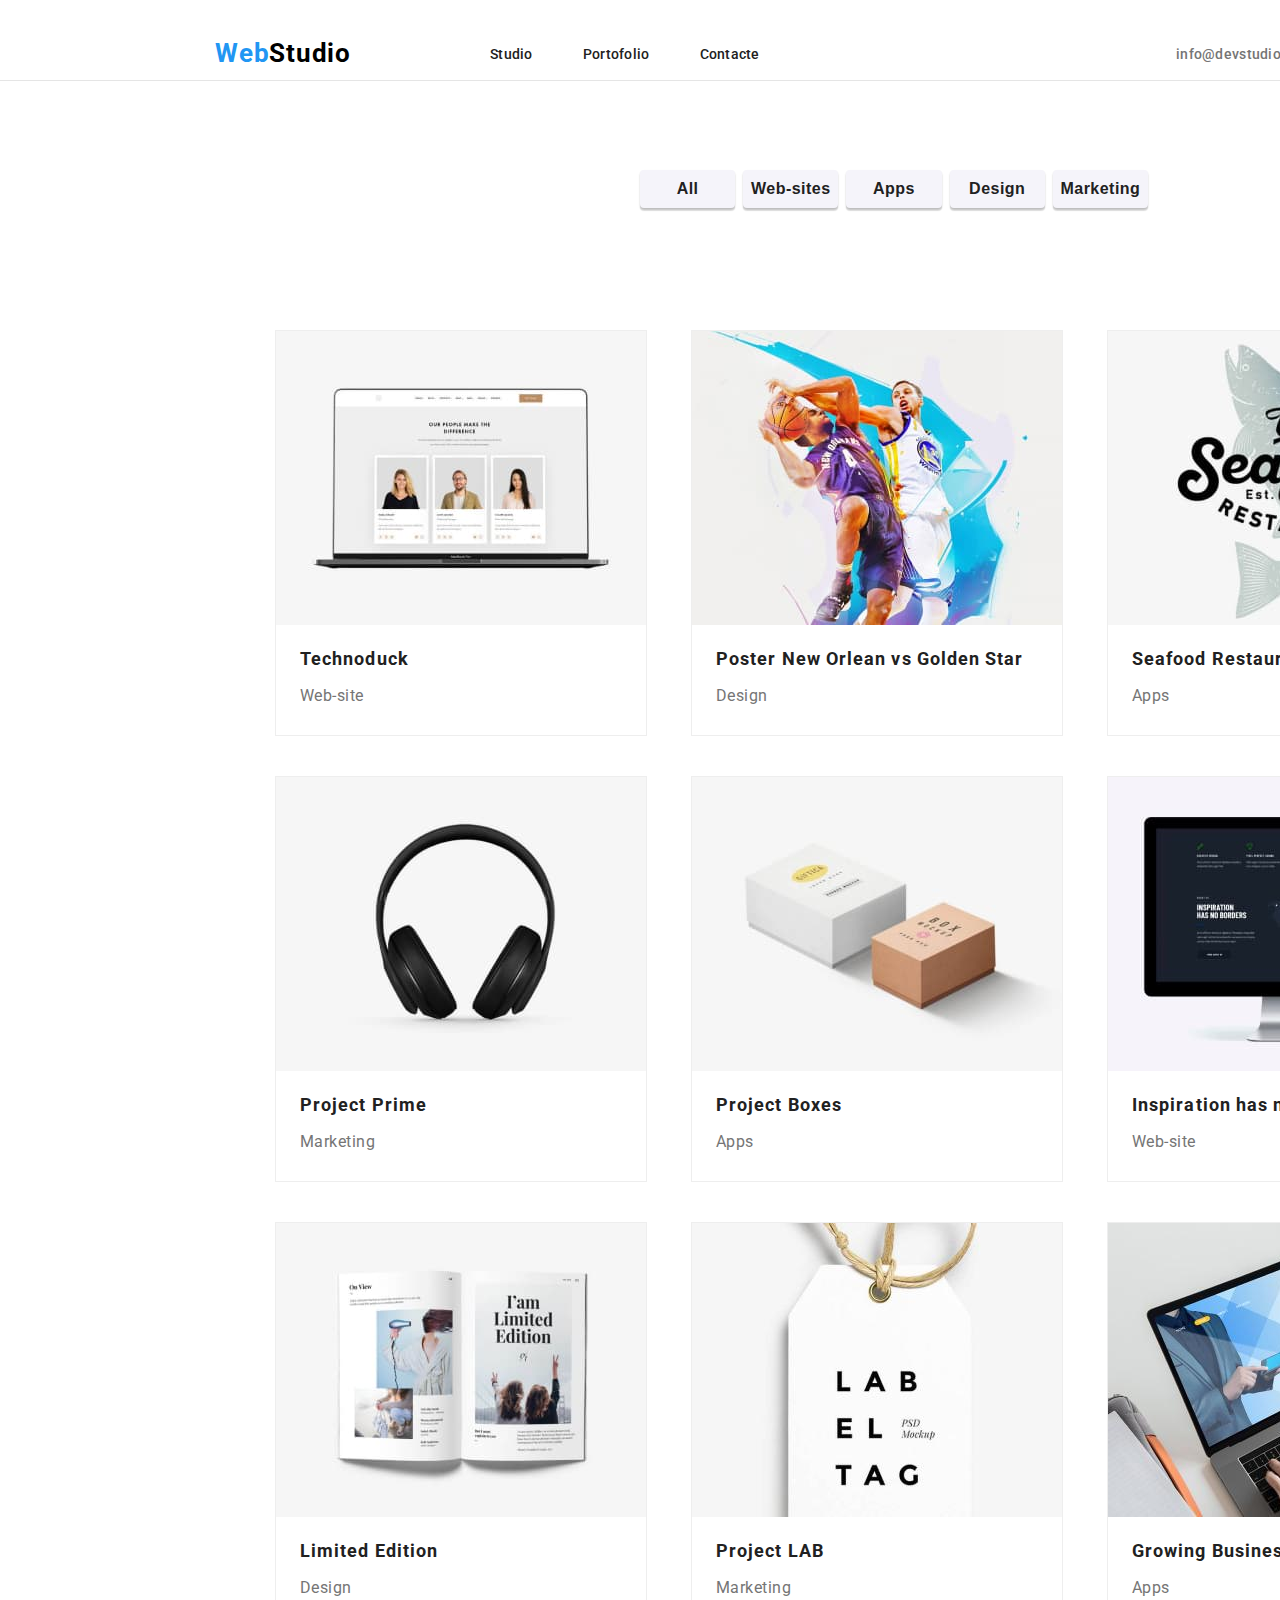
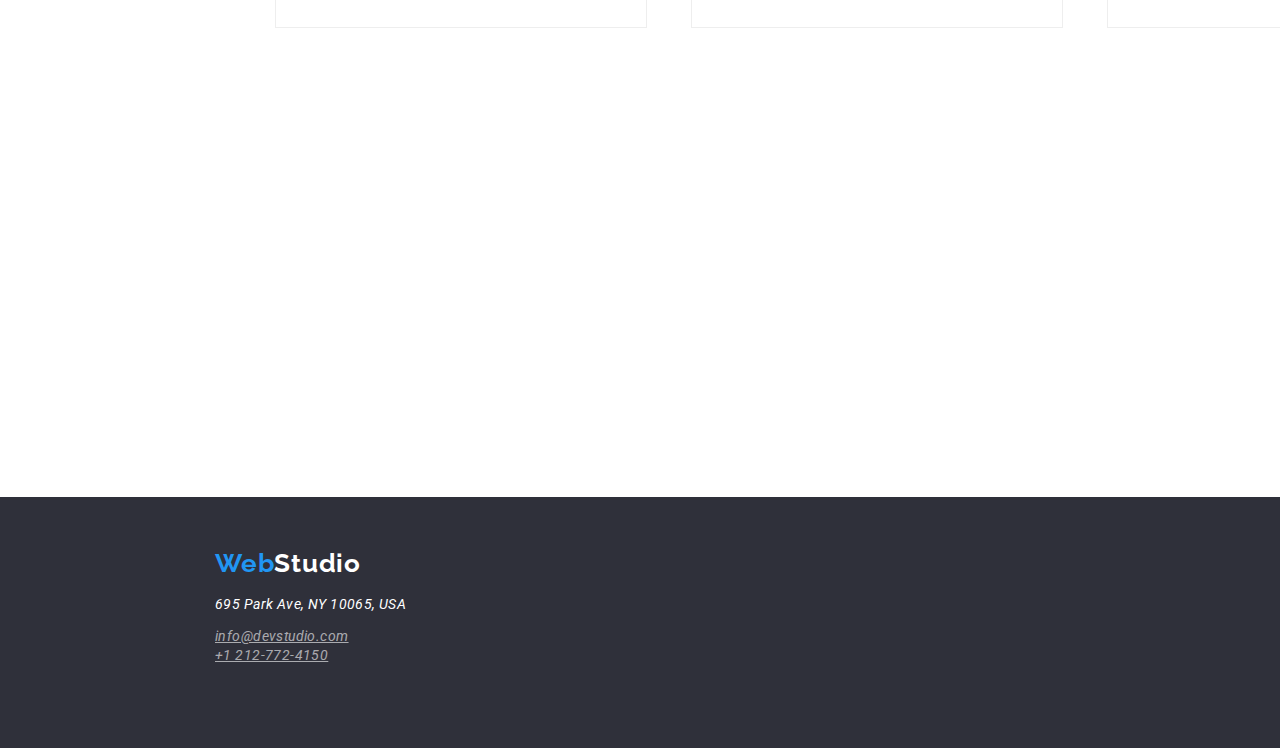
==== portofolio.html @ 6e395495 "clone HW-2" ====
<!DOCTYPE html>
<html lang="en">
  <head>
    <meta charset="UTF-8" />
    <meta http-equiv="X-UA-Compatible" content="IE=edge" />
    <meta name="viewport" content="width=device-width, initial-scale=1.0" />
    <title>Document</title>
    <link
      href="https://fonts.googleapis.com/css2?family=Corinthia&family=Raleway:wght@700&display=swap"
      rel="stylesheet"
    />
    <link
      href="https://fonts.googleapis.com/css2?family=Corinthia&family=Oleo+Script&display=swap"
      rel="stylesheet"
    />
    <link
      href="https://fonts.googleapis.com/css2?family=Corinthia&family=Roboto:wght@400;700;900&display=swap"
      rel="stylesheet"
    />

    <link rel="stylesheet" href="./style/style.css" />
  </head>
  <body>
    <!-- header section -->
    <header>
      <div class="top">
        <p class="logo">
          <a class="head-logo" href="index.html"
            >Web<span class="logo-web">Studio</span></a
          >
        </p>

        <!-- Navigation to other pages -->
        <nav class="navigation-bar">
          <ul>
            <li><a class="nv-items" href="index.html">Studio</a></li>
            <li><a class="nv-items" href="portofolio.html">Portofolio</a></li>
            <li><a class="nv-items" href="#contacte">Contacte</a></li>
          </ul>
        </nav>
        <!-- contact section -->

        <ul class="contacts">
          <li>
            <a class="contact-section-value" href="mailto:info@devstudio.com"
              >info@devstudio.com</a
            >
          </li>

          <li>
            <a class="contact-section-value" href="tel:+111111111111"
              >+38096 111 11 11</a
            >
          </li>
        </ul>
      </div>
    </header>

    <!-- main section -->
    <main>
      <section>
        <div class="filters">
          <button class="filter-name" type="button">All</button>
          <button class="filter-name" type="button">Web-sites</button>
          <button class="filter-name" type="button">Apps</button>
          <button class="filter-name" type="button">Design</button>
          <button class="filter-name" type="button">Marketing</button>
        </div>
      </section>

      <section>
        <ul class="container-img">
          <li class="container-img-file">
            <img
              class="image"
              src="./images/imgtech.jpg"
              alt="notebook jpg"
              style="width: 370px; height: 294px"
            />
            <h3 class="container-img-file-head">Technoduck</h3>
            <p class="container-img-file-paragraf">Web-site</p>
          </li>

          <li class="container-img-file">
            <img
              class="image"
              src="./images/imgposter.jpg"
              alt="bascketball payers jpg"
              style="width: 370px; height: 294px"
            />
            <h3 class="container-img-file-head">
              Poster New Orlean vs Golden Star
            </h3>
            <p class="container-img-file-paragraf">Design</p>
          </li>

          <li class="container-img-file">
            <img
              class="image"
              src="./images/imgseafood.jpg"
              alt="seafood restaurant poster jpg"
              style="width: 370px; height: 294px"
            />
            <h3 class="container-img-file-head">Seafood Restaurant</h3>
            <p class="container-img-file-paragraf">Apps</p>
          </li>

          <li class="container-img-file">
            <img
              class="image"
              src="./images/imgprime.jpg"
              alt="headphone jpg"
              style="width: 370px; height: 294px"
            />
            <h3 class="container-img-file-head">Project Prime</h3>
            <p class="container-img-file-paragraf">Marketing</p>
          </li>

          <li class="container-img-file">
            <img
              class="image"
              src="./images/imgboxex.jpg"
              alt="two boxes jpg"
              style="width: 370px; height: 294px"
            />
            <h3 class="container-img-file-head">Project Boxes</h3>
            <p class="container-img-file-paragraf">Apps</p>
          </li>

          <li class="container-img-file">
            <img
              class="image"
              src="./images/imginspiration.jpg"
              alt="one big monitor jpg"
              style="width: 370px; height: 294px"
            />
            <h3 class="container-img-file-head">Inspiration has no Borders</h3>
            <p class="container-img-file-paragraf">Web-site</p>
          </li>

          <li class="container-img-file">
            <img
              class="image"
              src="./images/imglimited.jpg"
              alt="open book jpg"
              style="width: 370px; height: 294px"
            />

            <h3 class="container-img-file-head">Limited Edition</h3>
            <p class="container-img-file-paragraf">Design</p>
          </li>

          <li class="container-img-file">
            <img
              class="image"
              src="./images/imglab.jpg"
              alt="label jpg"
              style="width: 370px; height: 294px"
            />
            <h3 class="container-img-file-head">Project LAB</h3>
            <p class="container-img-file-paragraf">Marketing</p>
          </li>

          <li class="container-img-file">
            <img
              class="image"
              src="./images/imggrowing.jpg"
              alt="working man jpg"
              style="width: 370px; height: 294px"
            />
            <h3 class="container-img-file-head">Growing Business</h3>
            <p class="container-img-file-paragraf">Apps</p>
          </li>
        </ul>
      </section>
    </main>
    <!-- footer section -->
    <footer class="subsol">
      <p class="footer-logo">Web<span class="footer-logo-web">Studio</span></p>

      <address>
        <ul class="footer-contacts">
          <li>
            <p class="nv-items-footer footerAddres">
              695 Park Ave, NY 10065, USA
            </p>
          </li>
          <li>
            <a class="nv-items-footer" href="info@devstudio.com">
              info@devstudio.com</a
            >
          </li>
          <li>
            <a class="nv-items-footer" href="tel:+111111111111"
              >+1 212-772-4150
            </a>
          </li>
        </ul>
      </address>
    </footer>
  </body>
</html>
---- style/style.css ----
html,
body {
  margin: 0;
  padding: 0;
  top: 0;
  position: relative;
  width: 1600px;
  height: 2348px;
  font-family: "Roboto", sans-serif;
  font-style: normal;
  font-weight: 400;
  background: #ffffff;
  box-sizing: border-box;
}

.top {
  position: absolute;
  width: 1600px;
  height: 80px;
  top: 0px;
  background-color: #ffffff;
  border-bottom: 1px solid #e5e5e5;
}

.logo {
  position: absolute;
  width: 145px;
  line-height: 31px;
  left: 215px;
  top: 12px;
  bottom: 25px;
  font-weight: 700;
  font-size: 26px;
  line-height: 31px;
  letter-spacing: 0.03em;
  color: rgba(0, 0, 0, 1);
}

.logo a {
  color: rgba(33, 150, 243, 1);
  text-decoration: none;
}

.logo-web {
  color: rgba(0, 0, 0, 1);
}

ul {
  list-style-type: none;
}

.navigation-bar {
  position: relative;
  width: 58px;
  height: 16px;
  left: 400px;
  top: 32px;
  bottom: 32px;
  right: 385px;
  font-weight: 500;
  font-size: 14px;
  line-height: 16px;
  letter-spacing: 0.02em;
}

.navigation-bar ul {
  display: flex;
}

.navigation-bar li a {
  color: #212121;
  text-decoration: none;
}

.nv-items {
  margin-left: 50px;
}
.nv-items:hover,
.nv-items:focus,
.nv-items:active {
  color: rgba(33, 150, 243, 1);
}

.contacts {
  position: absolute;
  height: 16px;
  width: 500px;
  left: 1096px;
  top: 32px;
  bottom: 32px;
  right: 227px;
  font-weight: 500;
  font-size: 14px;
  line-height: 16px;
  letter-spacing: 0.02em;
}

ul.contacts {
  display: flex;
}

.contacts li {
  display: inline-block;
  list-style-type: none;
}

.contacts li a {
  color: #757575;
  text-decoration: none;
  padding: 40px;
}

.contact-section-value:hover,
.contact-section-value:focus,
.contact-section-value:active {
  color: rgba(33, 150, 243, 1);
}

/* main section */

.big-section {
  position: absolute;
  width: 1600px;
  height: 600px;
  left: 0px;
  top: 80px;
  background: #2f303a;
}

.big-section h1 {
  position: relative;
  height: 120px;
  left: 50%;
  transform: translate(-50%, -50%);
  top: 200px;
  bottom: 280px;
  font-weight: 900;
  font-size: 44px;
  line-height: 60px;
  text-align: center;
  letter-spacing: 0.06em;
  text-transform: uppercase;
  color: #ffffff;
}

.button {
  position: absolute;
  height: 50px;
  top: 434px;
  left: 50%;
  transform: translate(-50%, -50%);
  background: #2196f3;
  box-shadow: 0px 4px 4px rgba(0, 0, 0, 0.15);
  border-radius: 4px;
  font-weight: 700;
  font-size: 16px;
  line-height: 30px;
  padding: 10px 19px;
  display: flex;
  align-items: center;
  text-align: center;
  letter-spacing: 0.06em;

  color: #ffffff;
}

.button:hover,
.button:focus,
.button:active {
  border: 5px solid rgba(33, 150, 243, 1);
  background: #f5f4fa;
  color: #2196f3;
}

/* section skills */

.skill-section {
  position: absolute;
  width: 1170px;
  height: 101px;
  left: 215px;
  top: 774px;
}

ul.detail-skills {
  display: flex;
}

.skills {
  width: 270px;
  height: 16px;
  left: 815px;
  top: 774px;
  font-weight: 700;
  font-size: 14px;
  line-height: 16px;
  letter-spacing: 0.03em;
  text-transform: uppercase;
  color: #212121;
}

.skills-description {
  width: 270px;
  height: 75px;
  left: 215px;
  top: 800px;
  font-size: 14px;
  line-height: 24px;
  letter-spacing: 0.03em;
  color: #757575;
}

/* section What we to do */

.work-section {
  position: absolute;
  width: 1170px;
  height: 386px;
  left: 215px;
  top: 969px;
}

.workExemple {
  position: absolute;
  width: 200px;
  height: 42px;
  left: 515px;
  font-weight: 700;
  font-size: 36px;
  line-height: 42px;
  text-align: center;
  letter-spacing: 0.03em;
  color: #212121;
}

.container {
  position: relative;
  width: 1170px;
  height: 386px;
  top: 50px;
  display: flex;
}

.container li {
  display: inline;
}

.box {
  margin-top: 50px;
}

.box1 {
  padding-right: 30px;
}
.box2 {
  padding-right: 30px;
}
.box2 {
  padding-right: 30px;
}

.box:hover {
  opacity: 0.7;
}

/* team section */

.team-section {
  position: absolute;
  width: 1600px;
  height: 648px;
  top: 1449px;
  background: #f5f4fa;
}

.our-team {
  width: 1600px;
  height: 42px;
  left: 718px;
  top: 1543px;
  font-weight: 700;
  font-size: 36px;
  line-height: 42px;
  text-align: center;
  letter-spacing: 0.03em;
  color: #212121;
}

#totalTeam {
  position: relative;
  height: 368px;
  width: 260px;
  display: flex;
}

.teamCris:first-child {
  margin-left: 215px;
}

.team {
  display: inline-block;
  height: 368px;
  width: 260px;
  background-color: #ffffff;
  margin: 15px;
}

.photo {
  width: 260px;
  height: 260px;
  margin: 0;
}

.photo-container {
  height: 108px;
  width: 270px;
  background-color: #ffffff;
}

.photo-container-name {
  font-size: 16px;
  line-height: 19px;
  text-align: center;
  letter-spacing: 0.03em;
  color: #212121;
}

.photo-container-post {
  font-size: 16px;
  line-height: 19px;
  text-align: center;
  letter-spacing: 0.03em;
  color: #757575;
}

.subsol {
  position: absolute;
  width: 1600px;
  height: 251px;
  left: 0px;
  top: 2097px;
  background: #2f303a;
}

.footer-logo {
  position: relative;
  width: 145px;
  height: 31px;
  left: 215px;
  top: 25px;
  margin-bottom: 14px;
  font-family: "Raleway", sans-serif;
  font-style: normal;
  font-weight: 700;
  font-size: 26px;
  line-height: 31px;
  letter-spacing: 0.03em;
  color: #2196f3;
}

.footer-logo-web {
  color: rgba(255, 255, 255, 1);
}

.footer-contacts {
  position: absolute;
  width: 231px;
  height: 72px;
  left: 175px;
  margin-top: 14px;
}

.nv-items-footer {
  font-size: 14px;
  line-height: 16px;
  bottom: 60px;
  letter-spacing: 0.03em;
  color: rgba(255, 255, 255, 0.6);
}

.nv-items-footer:hover,
.nv-items-footer:focus,
.nv-items-footer:active {
  color: rgba(33, 150, 243, 1);
}

.footerAddres {
  color: #ffffff;
  cursor: pointer;
}

.filters {
  position: absolute;
  display: flex;
  clear: both;
  width: 516px;
  height: 38px;
  left: 614px;
  top: 174px;
  padding: 6px 22px;
  top: 160px;
}

.filters button {
  background: #f5f4fa;
  border-radius: 4px;
  border: none;
  width: 121px;
  height: 38px;
  box-shadow: 0px 3px 1px rgba(0, 0, 0, 0.1), 0px 1px 2px rgba(0, 0, 0, 0.08),
    0px 2px 2px rgba(0, 0, 0, 0.12);
  cursor: pointer;
}

.filter-name {
  font-weight: 700;
  font-size: 16px;
  line-height: 34px;
  text-align: center;
  justify-content: center;
  letter-spacing: 0.03em;

  color: #212121;
  margin: 4px;
  box-sizing: border-box;
}

.filter-name:hover,
.filter-name:focus,
.filter-name:active {
  background-color: #2196f3;
  color: #ffffff;
}

.container-img {
  position: absolute;
  width: 1250px;
  height: 1360px;
  left: 215px;
  top: 330px;
  display: inline;
  margin: auto;
}

.container-img-file {
  width: 370px;
  height: 404px;
  left: 215px;
  top: 262px;
  background: #ffffff;
  border: 1px solid #eeeeee;
  text-align: center;
  display: inline-flex;
  margin: 0 20px 40px 20px;
}

.image {
  width: 370px;
  height: 294px;
  left: 215px;
  top: 262px;
}

.container-img-file-head {
  position: absolute;
  font-weight: 700;
  font-size: 18px;
  line-height: 36px;
  margin-top: 310px;
  padding-left: 24px;
  letter-spacing: 0.06em;

  color: #212121;
}

.container-img-file-paragraf {
  position: absolute;
  font-size: 16px;
  line-height: 30px;
  margin-top: 350px;
  letter-spacing: 0.03em;
  padding-left: 24px;
  color: #757575;
}

.script-container {
  margin: auto;
  padding: auto;
}
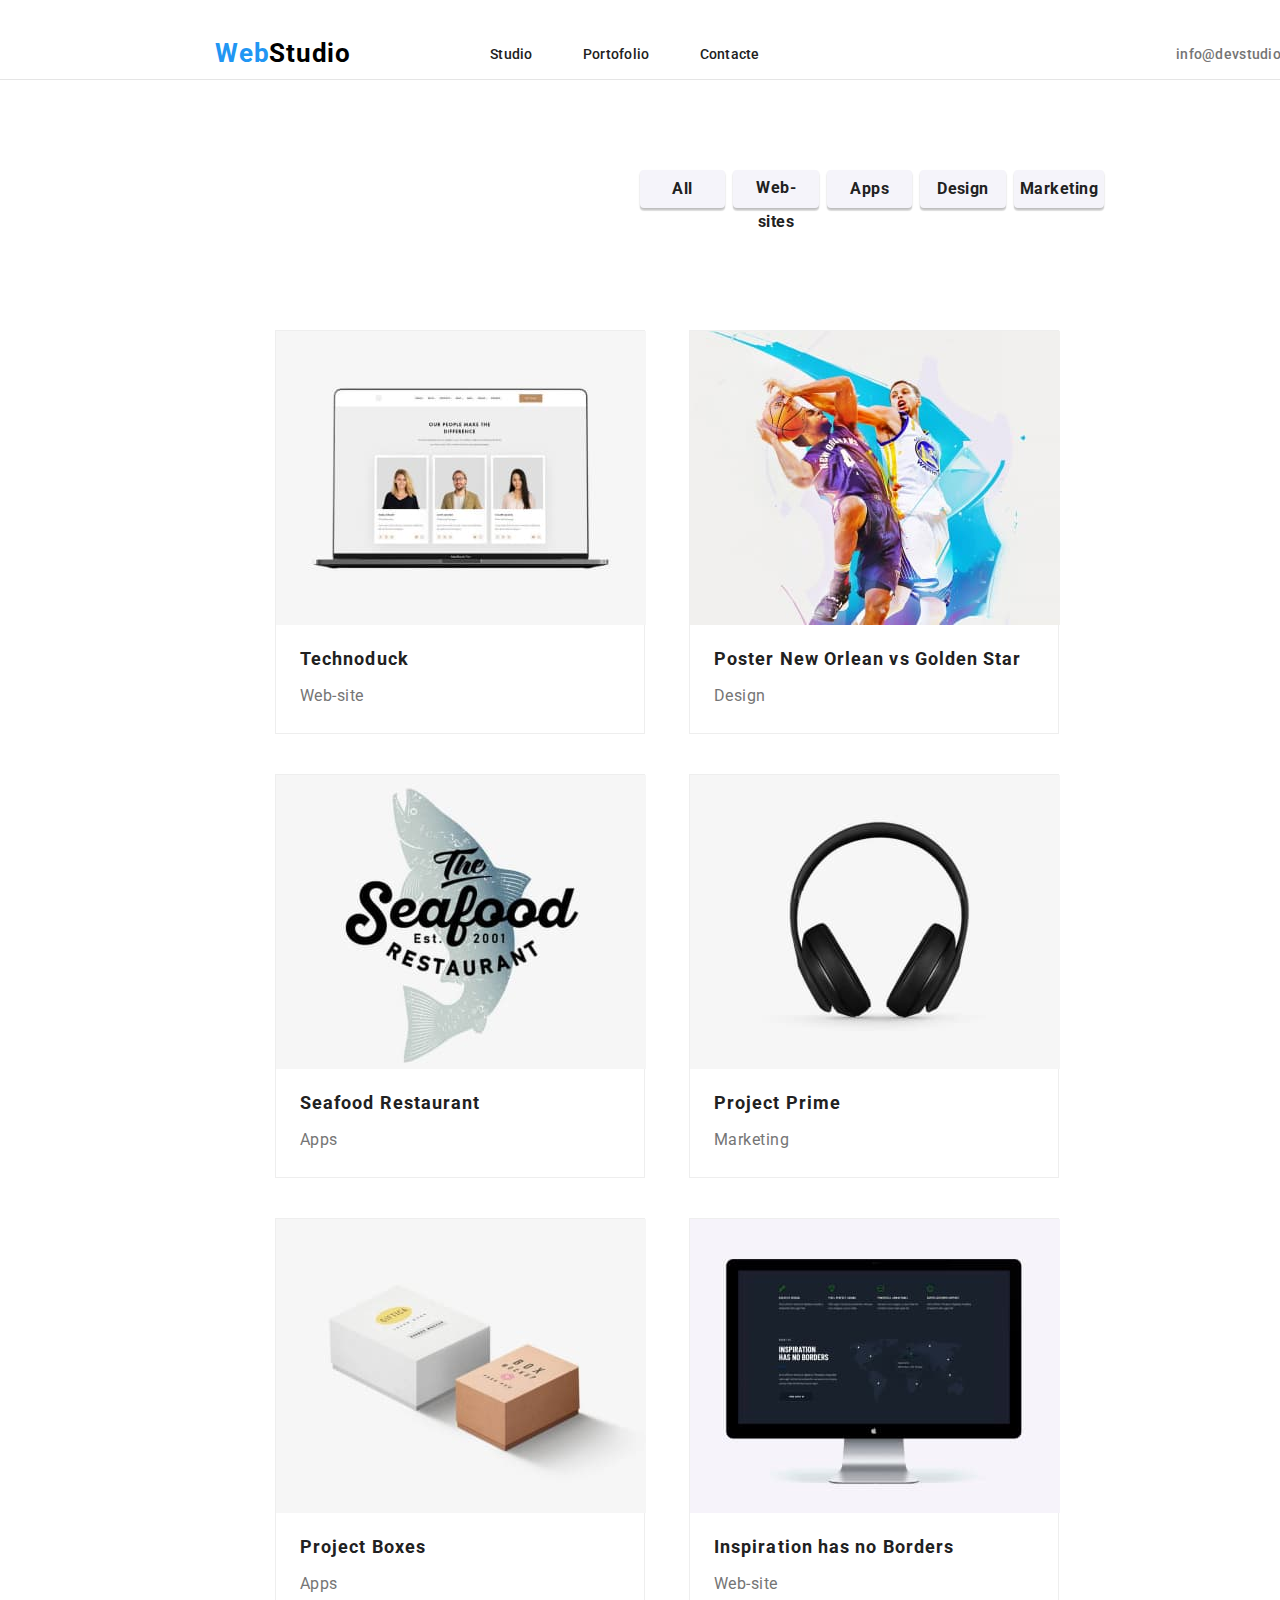
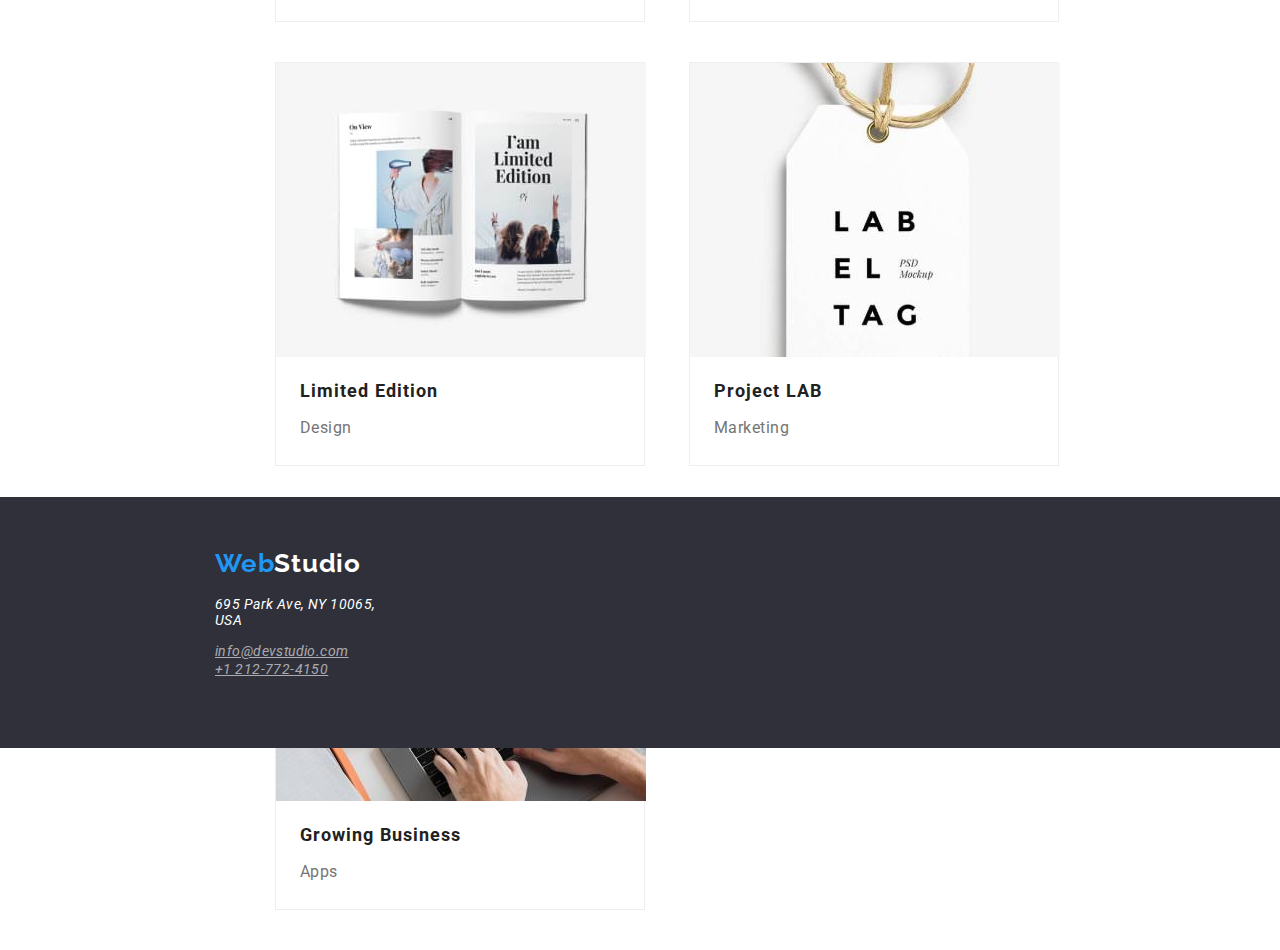
==== commit 6360b148: "am salvat modern-normalize" ====
--- a/portofolio.html
+++ b/portofolio.html
@@ -5,6 +5,10 @@
     <meta http-equiv="X-UA-Compatible" content="IE=edge" />
     <meta name="viewport" content="width=device-width, initial-scale=1.0" />
     <title>Document</title>
+    <link
+      rel="stylesheet"
+      href="https://cdnjs.cloudflare.com/ajax/libs/modern-normalize/1.0.0/modern-normalize.min.css"
+    />
     <link
       href="https://fonts.googleapis.com/css2?family=Corinthia&family=Raleway:wght@700&display=swap"
       rel="stylesheet"
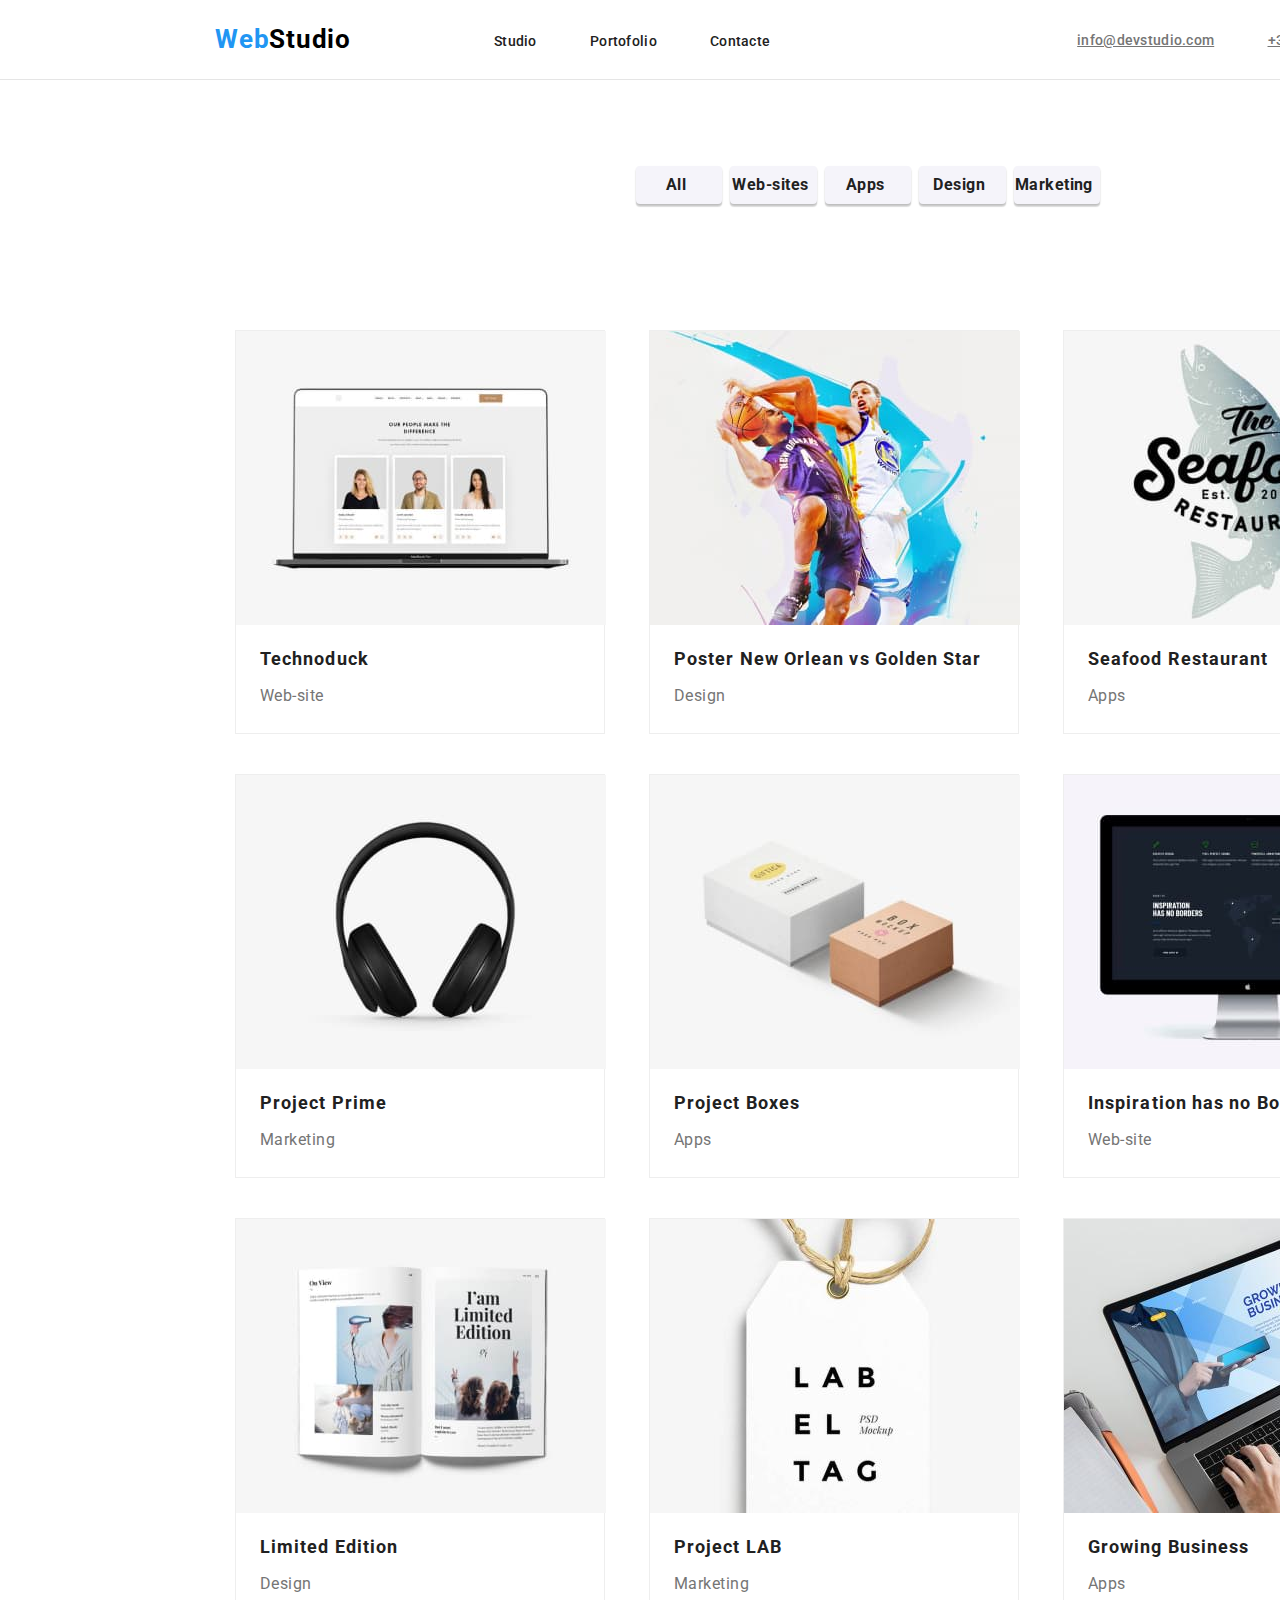
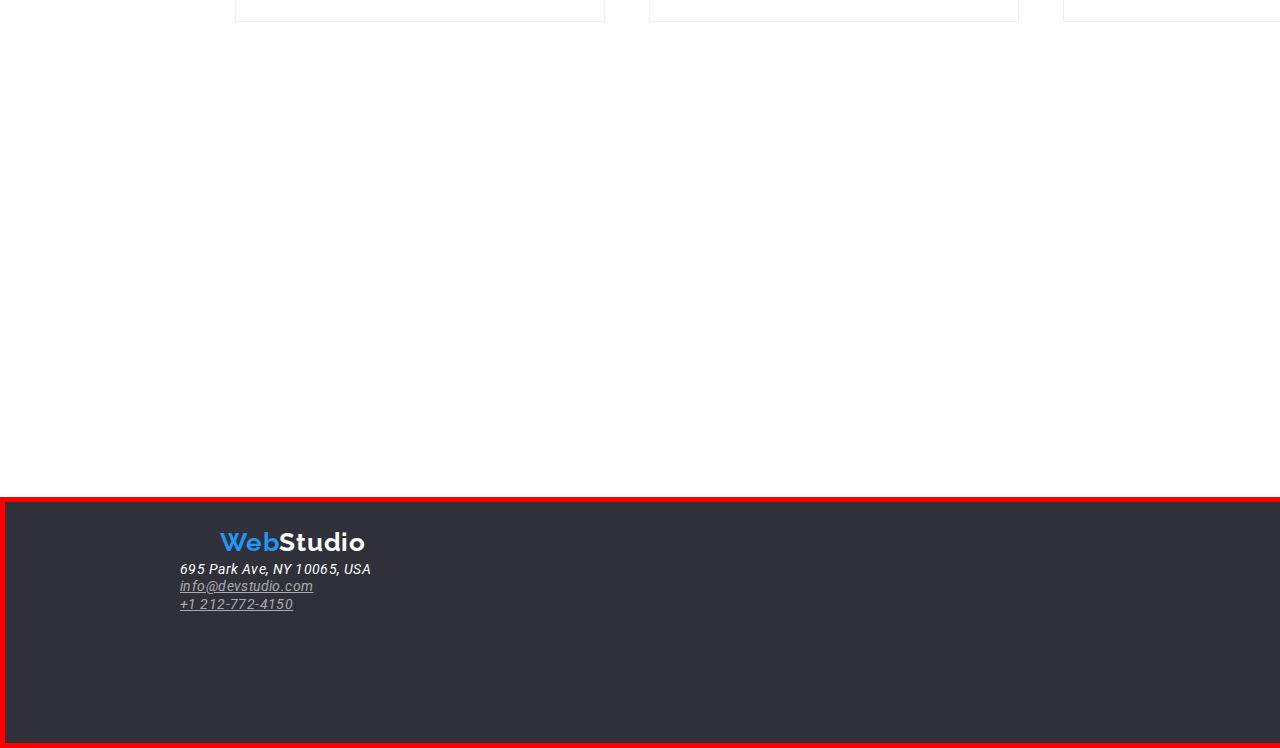
==== commit 4eb50994: "create branch HW-3" ====
--- a/portofolio.html
+++ b/portofolio.html
@@ -26,38 +26,39 @@
   </head>
   <body>
     <!-- header section -->
-    <header>
-      <div class="top">
-        <p class="logo">
-          <a class="head-logo" href="index.html"
-            >Web<span class="logo-web">Studio</span></a
+    <header class="page-header">
+      <a class="logo head-logo" href="index.html"
+        >Web<span class="logo-web">Studio</span></a
+      >
+      <!-- Navigation to other pages -->
+      <nav>
+        <ul class="navigation-bar main-nav-list">
+          <li class="main-nav-item">
+            <a class="main-nav-link" href="index.html">Studio</a>
+          </li>
+          <li class="main-nav-item">
+            <a class="main-nav-link" href="portofolio.html">Portofolio</a>
+          </li>
+          <li class="main-nav-item">
+            <a class="main-nav-link" href="#contacte">Contacte</a>
+          </li>
+        </ul>
+      </nav>
+      <!-- contact section -->
+
+      <ul class="contact-list">
+        <li class="contact-list-item">
+          <a class="contact-section-value" href="mailto:info@devstudio.com"
+            >info@devstudio.com</a
           >
-        </p>
-
-        <!-- Navigation to other pages -->
-        <nav class="navigation-bar">
-          <ul>
-            <li><a class="nv-items" href="index.html">Studio</a></li>
-            <li><a class="nv-items" href="portofolio.html">Portofolio</a></li>
-            <li><a class="nv-items" href="#contacte">Contacte</a></li>
-          </ul>
-        </nav>
-        <!-- contact section -->
-
-        <ul class="contacts">
-          <li>
-            <a class="contact-section-value" href="mailto:info@devstudio.com"
-              >info@devstudio.com</a
-            >
-          </li>
-
-          <li>
-            <a class="contact-section-value" href="tel:+111111111111"
-              >+38096 111 11 11</a
-            >
-          </li>
-        </ul>
-      </div>
+        </li>
+
+        <li class="contact-list-item">
+          <a class="contact-section-value" href="tel:+111111111111"
+            >+38096 111 11 11</a
+          >
+        </li>
+      </ul>
     </header>
 
     <!-- main section -->
--- a/style/style.css
+++ b/style/style.css
@@ -13,101 +13,85 @@
   box-sizing: border-box;
 }
 
-.top {
-  position: absolute;
+* {
+  margin-block-start: 0;
+  margin-block-end: 0;
+  margin-inline-start: 0px;
+  margin-inline-end: 0px;
+  padding-inline-start: 0;
+}
+
+ul {
+  list-style-type: none;
+}
+
+.page-header {
   width: 1600px;
   height: 80px;
-  top: 0px;
   background-color: #ffffff;
   border-bottom: 1px solid #e5e5e5;
+  display: flex;
 }
 
 .logo {
-  position: absolute;
-  width: 145px;
-  line-height: 31px;
-  left: 215px;
-  top: 12px;
-  bottom: 25px;
   font-weight: 700;
   font-size: 26px;
   line-height: 31px;
   letter-spacing: 0.03em;
-  color: rgba(0, 0, 0, 1);
-}
-
-.logo a {
+  text-decoration: none;
   color: rgba(33, 150, 243, 1);
-  text-decoration: none;
+  padding: 24px 93px 25px 215px;
 }
 
 .logo-web {
   color: rgba(0, 0, 0, 1);
 }
 
-ul {
-  list-style-type: none;
-}
-
 .navigation-bar {
-  position: relative;
-  width: 58px;
-  height: 16px;
-  left: 400px;
-  top: 32px;
-  bottom: 32px;
-  right: 385px;
+  font-weight: 500;
+  font-size: 14px;
+  line-height: 18px;
+  letter-spacing: 0.02em;
+  padding: 32px 0;
+}
+.main-nav-item {
+  display: inline-block;
+}
+
+.main-nav-link {
+  color: #212121;
+  text-decoration: none;
+  padding-left: 50px;
+  size: 14px;
+  line-height: 16px;
+  initial-letter-align: 2%;
+  font-weight: 500;
+}
+
+.main-nav-link:hover,
+.main-nav-link:focus,
+.main-nav-link:active {
+  color: rgba(33, 150, 243, 1);
+}
+
+.contact-list {
   font-weight: 500;
   font-size: 14px;
   line-height: 16px;
   letter-spacing: 0.02em;
-}
-
-.navigation-bar ul {
-  display: flex;
-}
-
-.navigation-bar li a {
-  color: #212121;
+  margin-left: auto;
+  padding-top: 32px;
+  padding-right: 215px;
+}
+
+.contact-list-item {
+  display: inline-block;
   text-decoration: none;
 }
 
-.nv-items {
-  margin-left: 50px;
-}
-.nv-items:hover,
-.nv-items:focus,
-.nv-items:active {
-  color: rgba(33, 150, 243, 1);
-}
-
-.contacts {
-  position: absolute;
-  height: 16px;
-  width: 500px;
-  left: 1096px;
-  top: 32px;
-  bottom: 32px;
-  right: 227px;
-  font-weight: 500;
-  font-size: 14px;
-  line-height: 16px;
-  letter-spacing: 0.02em;
-}
-
-ul.contacts {
-  display: flex;
-}
-
-.contacts li {
-  display: inline-block;
-  list-style-type: none;
-}
-
-.contacts li a {
+.contact-section-value {
   color: #757575;
-  text-decoration: none;
-  padding: 40px;
+  padding-left: 50px;
 }
 
 .contact-section-value:hover,
@@ -155,10 +139,9 @@
   font-weight: 700;
   font-size: 16px;
   line-height: 30px;
-  padding: 10px 19px;
+  padding: 10px 20px;
   display: flex;
   align-items: center;
-  text-align: center;
   letter-spacing: 0.06em;
 
   color: #ffffff;
@@ -176,32 +159,26 @@
 
 .skill-section {
   position: absolute;
-  width: 1170px;
-  height: 101px;
-  left: 215px;
   top: 774px;
-}
-
-ul.detail-skills {
-  display: flex;
+  border: 5px solid red;
+  margin: 0 215px;
+}
+
+.detail-skills-list {
+  display: table-cell;
 }
 
 .skills {
-  width: 270px;
-  height: 16px;
-  left: 815px;
-  top: 774px;
   font-weight: 700;
   font-size: 14px;
   line-height: 16px;
   letter-spacing: 0.03em;
   text-transform: uppercase;
   color: #212121;
+  padding-bottom: 10px;
 }
 
 .skills-description {
-  width: 270px;
-  height: 75px;
   left: 215px;
   top: 800px;
   font-size: 14px;
@@ -218,6 +195,7 @@
   height: 386px;
   left: 215px;
   top: 969px;
+  border: 5px solid red;
 }
 
 .workExemple {
@@ -242,7 +220,7 @@
 }
 
 .container li {
-  display: inline;
+  display: inline-block;
 }
 
 .box {
@@ -271,13 +249,13 @@
   height: 648px;
   top: 1449px;
   background: #f5f4fa;
+  display: inline;
+  border: 5px solid red;
 }
 
 .our-team {
   width: 1600px;
   height: 42px;
-  left: 718px;
-  top: 1543px;
   font-weight: 700;
   font-size: 36px;
   line-height: 42px;
@@ -291,11 +269,12 @@
   height: 368px;
   width: 260px;
   display: flex;
-}
-
-.teamCris:first-child {
+  align-content: space-around;
+}
+
+/* .teamCris:first-child {
   margin-left: 215px;
-}
+} */
 
 .team {
   display: inline-block;
@@ -340,6 +319,7 @@
   left: 0px;
   top: 2097px;
   background: #2f303a;
+  border: 5px solid red;
 }
 
 .footer-logo {
@@ -373,7 +353,6 @@
 .nv-items-footer {
   font-size: 14px;
   line-height: 16px;
-  bottom: 60px;
   letter-spacing: 0.03em;
   color: rgba(255, 255, 255, 0.6);
 }
@@ -396,7 +375,6 @@
   width: 516px;
   height: 38px;
   left: 614px;
-  top: 174px;
   padding: 6px 22px;
   top: 160px;
 }
@@ -410,6 +388,7 @@
   box-shadow: 0px 3px 1px rgba(0, 0, 0, 0.1), 0px 1px 2px rgba(0, 0, 0, 0.08),
     0px 2px 2px rgba(0, 0, 0, 0.12);
   cursor: pointer;
+  margin-right: 8px;
 }
 
 .filter-name {
@@ -417,11 +396,9 @@
   font-size: 16px;
   line-height: 34px;
   text-align: center;
-  justify-content: center;
-  letter-spacing: 0.03em;
-
-  color: #212121;
-  margin: 4px;
+
+  letter-spacing: 0.03em;
+  color: #212121;
   box-sizing: border-box;
 }
 
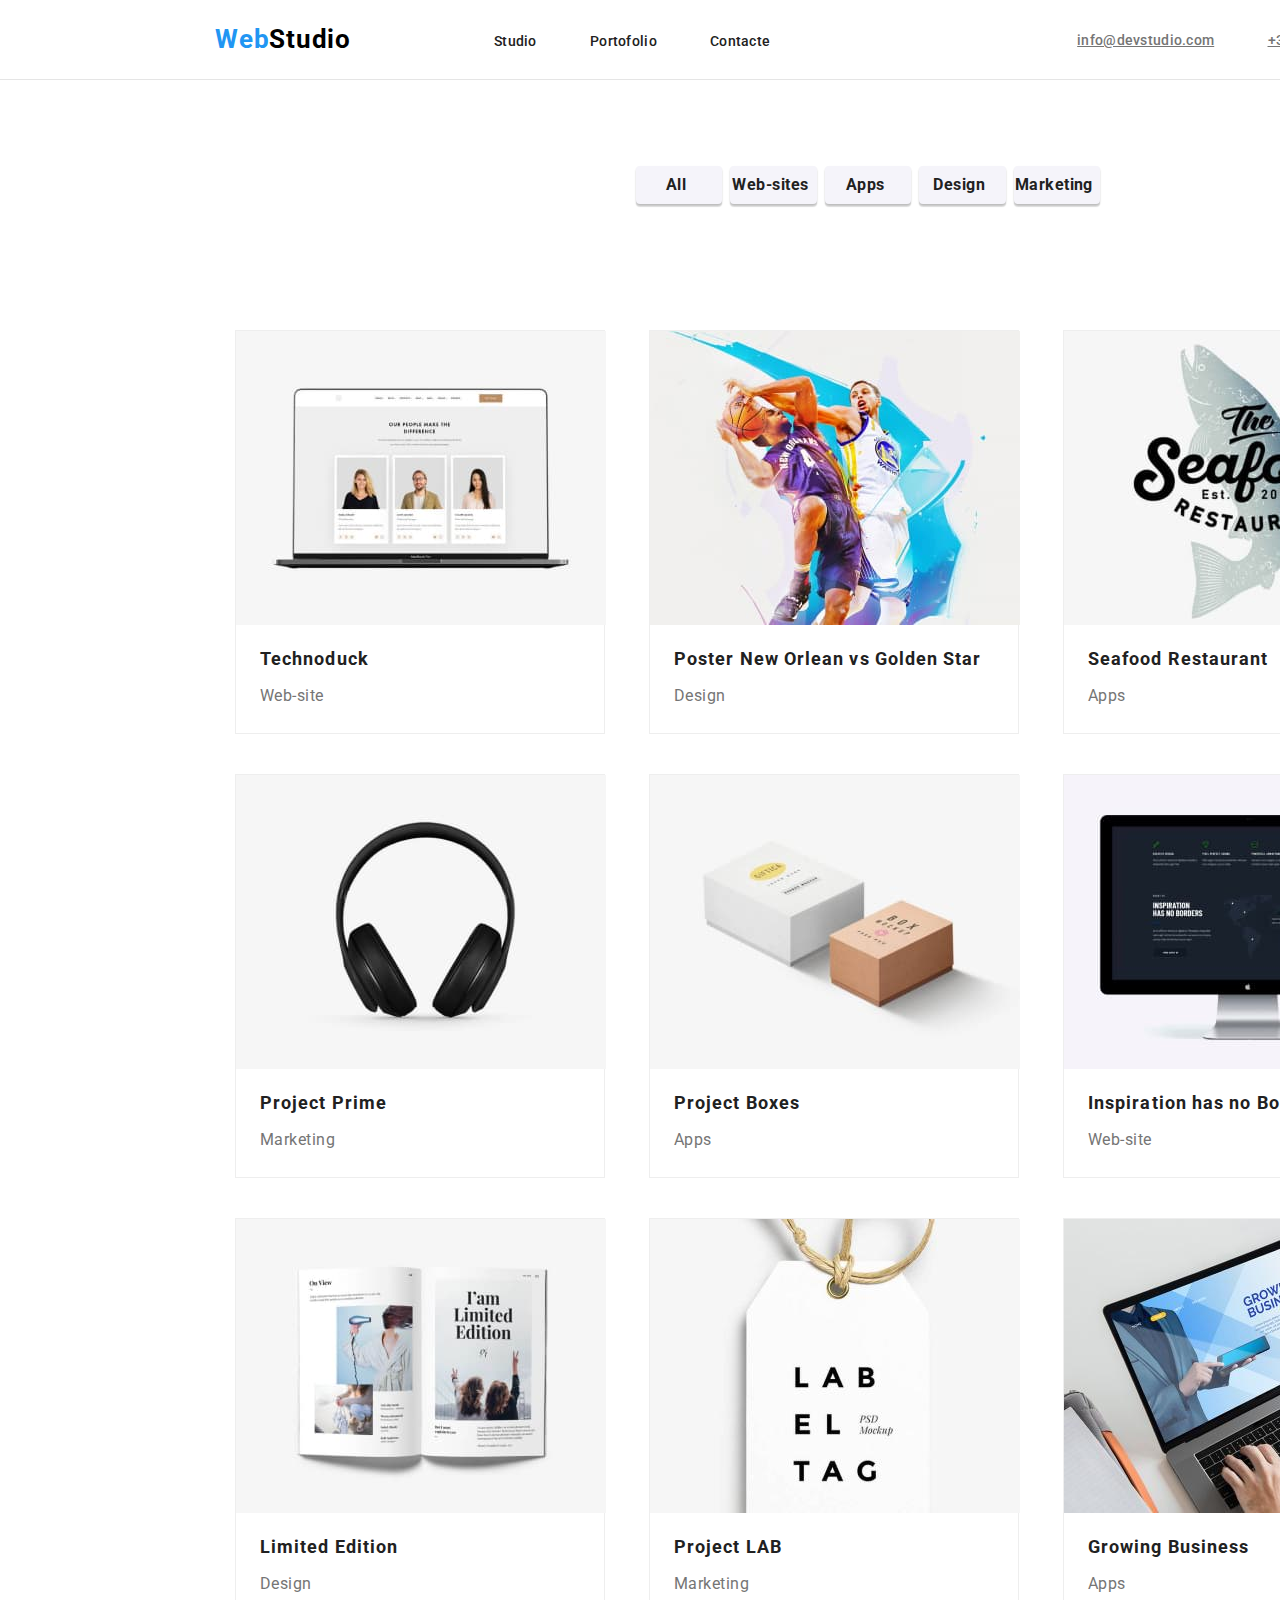
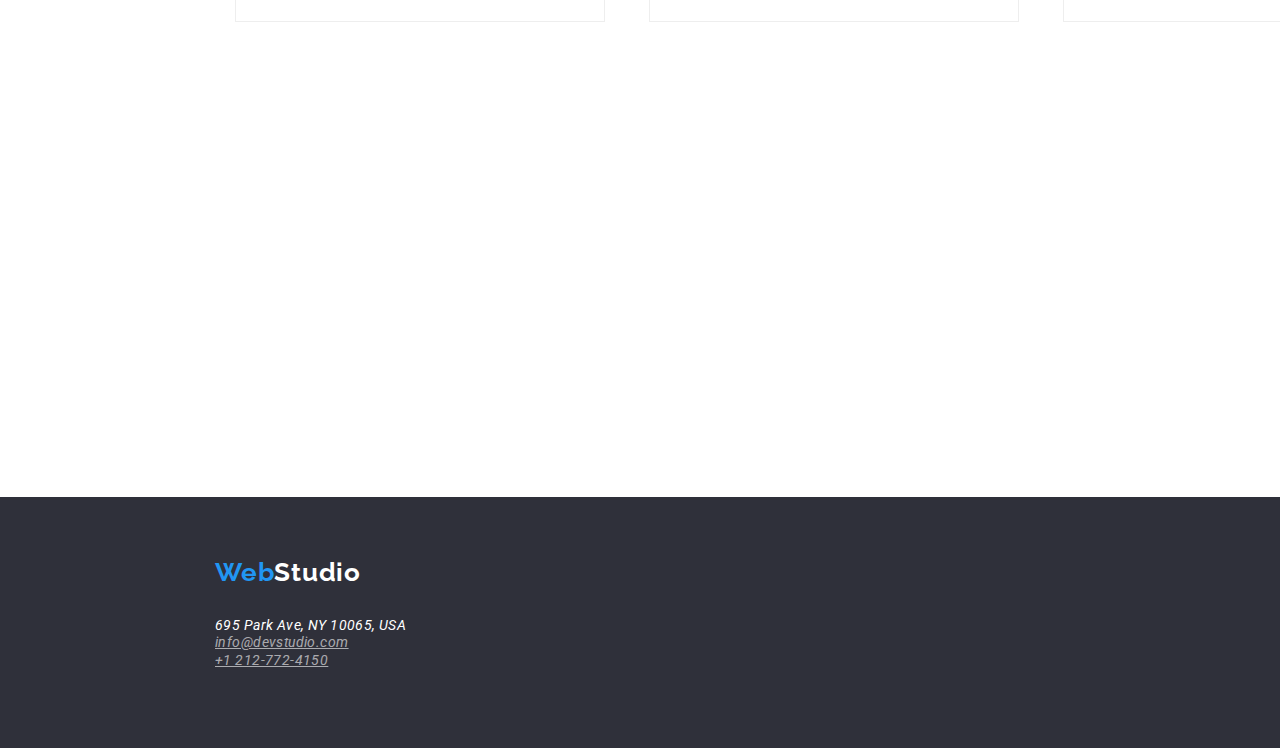
==== commit 136adab5: "erase width and height" ====
--- a/portofolio.html
+++ b/portofolio.html
@@ -25,183 +25,189 @@
     <link rel="stylesheet" href="./style/style.css" />
   </head>
   <body>
-    <!-- header section -->
-    <header class="page-header">
-      <a class="logo head-logo" href="index.html"
-        >Web<span class="logo-web">Studio</span></a
-      >
-      <!-- Navigation to other pages -->
-      <nav>
-        <ul class="navigation-bar main-nav-list">
-          <li class="main-nav-item">
-            <a class="main-nav-link" href="index.html">Studio</a>
+    <div class="container">
+      <!-- header section -->
+      <header class="page-header">
+        <a class="logo head-logo" href="index.html"
+          >Web<span class="logo-web">Studio</span></a
+        >
+        <!-- Navigation to other pages -->
+        <nav>
+          <ul class="navigation-bar main-nav-list">
+            <li class="main-nav-item">
+              <a class="main-nav-link" href="index.html">Studio</a>
+            </li>
+            <li class="main-nav-item">
+              <a class="main-nav-link" href="portofolio.html">Portofolio</a>
+            </li>
+            <li class="main-nav-item">
+              <a class="main-nav-link" href="#contacte">Contacte</a>
+            </li>
+          </ul>
+        </nav>
+        <!-- contact section -->
+
+        <ul class="contact-list">
+          <li class="contact-list-item">
+            <a class="contact-section-value" href="mailto:info@devstudio.com"
+              >info@devstudio.com</a
+            >
           </li>
-          <li class="main-nav-item">
-            <a class="main-nav-link" href="portofolio.html">Portofolio</a>
-          </li>
-          <li class="main-nav-item">
-            <a class="main-nav-link" href="#contacte">Contacte</a>
+
+          <li class="contact-list-item">
+            <a class="contact-section-value" href="tel:+111111111111"
+              >+38096 111 11 11</a
+            >
           </li>
         </ul>
-      </nav>
-      <!-- contact section -->
-
-      <ul class="contact-list">
-        <li class="contact-list-item">
-          <a class="contact-section-value" href="mailto:info@devstudio.com"
-            >info@devstudio.com</a
-          >
-        </li>
-
-        <li class="contact-list-item">
-          <a class="contact-section-value" href="tel:+111111111111"
-            >+38096 111 11 11</a
-          >
-        </li>
-      </ul>
-    </header>
-
-    <!-- main section -->
-    <main>
-      <section>
-        <div class="filters">
-          <button class="filter-name" type="button">All</button>
-          <button class="filter-name" type="button">Web-sites</button>
-          <button class="filter-name" type="button">Apps</button>
-          <button class="filter-name" type="button">Design</button>
-          <button class="filter-name" type="button">Marketing</button>
-        </div>
-      </section>
-
-      <section>
-        <ul class="container-img">
-          <li class="container-img-file">
-            <img
-              class="image"
-              src="./images/imgtech.jpg"
-              alt="notebook jpg"
-              style="width: 370px; height: 294px"
-            />
-            <h3 class="container-img-file-head">Technoduck</h3>
-            <p class="container-img-file-paragraf">Web-site</p>
-          </li>
-
-          <li class="container-img-file">
-            <img
-              class="image"
-              src="./images/imgposter.jpg"
-              alt="bascketball payers jpg"
-              style="width: 370px; height: 294px"
-            />
-            <h3 class="container-img-file-head">
-              Poster New Orlean vs Golden Star
-            </h3>
-            <p class="container-img-file-paragraf">Design</p>
-          </li>
-
-          <li class="container-img-file">
-            <img
-              class="image"
-              src="./images/imgseafood.jpg"
-              alt="seafood restaurant poster jpg"
-              style="width: 370px; height: 294px"
-            />
-            <h3 class="container-img-file-head">Seafood Restaurant</h3>
-            <p class="container-img-file-paragraf">Apps</p>
-          </li>
-
-          <li class="container-img-file">
-            <img
-              class="image"
-              src="./images/imgprime.jpg"
-              alt="headphone jpg"
-              style="width: 370px; height: 294px"
-            />
-            <h3 class="container-img-file-head">Project Prime</h3>
-            <p class="container-img-file-paragraf">Marketing</p>
-          </li>
-
-          <li class="container-img-file">
-            <img
-              class="image"
-              src="./images/imgboxex.jpg"
-              alt="two boxes jpg"
-              style="width: 370px; height: 294px"
-            />
-            <h3 class="container-img-file-head">Project Boxes</h3>
-            <p class="container-img-file-paragraf">Apps</p>
-          </li>
-
-          <li class="container-img-file">
-            <img
-              class="image"
-              src="./images/imginspiration.jpg"
-              alt="one big monitor jpg"
-              style="width: 370px; height: 294px"
-            />
-            <h3 class="container-img-file-head">Inspiration has no Borders</h3>
-            <p class="container-img-file-paragraf">Web-site</p>
-          </li>
-
-          <li class="container-img-file">
-            <img
-              class="image"
-              src="./images/imglimited.jpg"
-              alt="open book jpg"
-              style="width: 370px; height: 294px"
-            />
-
-            <h3 class="container-img-file-head">Limited Edition</h3>
-            <p class="container-img-file-paragraf">Design</p>
-          </li>
-
-          <li class="container-img-file">
-            <img
-              class="image"
-              src="./images/imglab.jpg"
-              alt="label jpg"
-              style="width: 370px; height: 294px"
-            />
-            <h3 class="container-img-file-head">Project LAB</h3>
-            <p class="container-img-file-paragraf">Marketing</p>
-          </li>
-
-          <li class="container-img-file">
-            <img
-              class="image"
-              src="./images/imggrowing.jpg"
-              alt="working man jpg"
-              style="width: 370px; height: 294px"
-            />
-            <h3 class="container-img-file-head">Growing Business</h3>
-            <p class="container-img-file-paragraf">Apps</p>
-          </li>
-        </ul>
-      </section>
-    </main>
-    <!-- footer section -->
-    <footer class="subsol">
-      <p class="footer-logo">Web<span class="footer-logo-web">Studio</span></p>
-
-      <address>
-        <ul class="footer-contacts">
-          <li>
-            <p class="nv-items-footer footerAddres">
-              695 Park Ave, NY 10065, USA
-            </p>
-          </li>
-          <li>
-            <a class="nv-items-footer" href="info@devstudio.com">
-              info@devstudio.com</a
-            >
-          </li>
-          <li>
-            <a class="nv-items-footer" href="tel:+111111111111"
-              >+1 212-772-4150
-            </a>
-          </li>
-        </ul>
-      </address>
-    </footer>
+      </header>
+
+      <!-- main section -->
+      <main>
+        <section>
+          <div class="filters">
+            <button class="filter-name" type="button">All</button>
+            <button class="filter-name" type="button">Web-sites</button>
+            <button class="filter-name" type="button">Apps</button>
+            <button class="filter-name" type="button">Design</button>
+            <button class="filter-name" type="button">Marketing</button>
+          </div>
+        </section>
+
+        <section>
+          <ul class="container-img">
+            <li class="container-img-file">
+              <img
+                class="image"
+                src="./images/imgtech.jpg"
+                alt="notebook jpg"
+                style="width: 370px; height: 294px"
+              />
+              <h3 class="container-img-file-head">Technoduck</h3>
+              <p class="container-img-file-paragraf">Web-site</p>
+            </li>
+
+            <li class="container-img-file">
+              <img
+                class="image"
+                src="./images/imgposter.jpg"
+                alt="bascketball payers jpg"
+                style="width: 370px; height: 294px"
+              />
+              <h3 class="container-img-file-head">
+                Poster New Orlean vs Golden Star
+              </h3>
+              <p class="container-img-file-paragraf">Design</p>
+            </li>
+
+            <li class="container-img-file">
+              <img
+                class="image"
+                src="./images/imgseafood.jpg"
+                alt="seafood restaurant poster jpg"
+                style="width: 370px; height: 294px"
+              />
+              <h3 class="container-img-file-head">Seafood Restaurant</h3>
+              <p class="container-img-file-paragraf">Apps</p>
+            </li>
+
+            <li class="container-img-file">
+              <img
+                class="image"
+                src="./images/imgprime.jpg"
+                alt="headphone jpg"
+                style="width: 370px; height: 294px"
+              />
+              <h3 class="container-img-file-head">Project Prime</h3>
+              <p class="container-img-file-paragraf">Marketing</p>
+            </li>
+
+            <li class="container-img-file">
+              <img
+                class="image"
+                src="./images/imgboxex.jpg"
+                alt="two boxes jpg"
+                style="width: 370px; height: 294px"
+              />
+              <h3 class="container-img-file-head">Project Boxes</h3>
+              <p class="container-img-file-paragraf">Apps</p>
+            </li>
+
+            <li class="container-img-file">
+              <img
+                class="image"
+                src="./images/imginspiration.jpg"
+                alt="one big monitor jpg"
+                style="width: 370px; height: 294px"
+              />
+              <h3 class="container-img-file-head">
+                Inspiration has no Borders
+              </h3>
+              <p class="container-img-file-paragraf">Web-site</p>
+            </li>
+
+            <li class="container-img-file">
+              <img
+                class="image"
+                src="./images/imglimited.jpg"
+                alt="open book jpg"
+                style="width: 370px; height: 294px"
+              />
+
+              <h3 class="container-img-file-head">Limited Edition</h3>
+              <p class="container-img-file-paragraf">Design</p>
+            </li>
+
+            <li class="container-img-file">
+              <img
+                class="image"
+                src="./images/imglab.jpg"
+                alt="label jpg"
+                style="width: 370px; height: 294px"
+              />
+              <h3 class="container-img-file-head">Project LAB</h3>
+              <p class="container-img-file-paragraf">Marketing</p>
+            </li>
+
+            <li class="container-img-file">
+              <img
+                class="image"
+                src="./images/imggrowing.jpg"
+                alt="working man jpg"
+                style="width: 370px; height: 294px"
+              />
+              <h3 class="container-img-file-head">Growing Business</h3>
+              <p class="container-img-file-paragraf">Apps</p>
+            </li>
+          </ul>
+        </section>
+      </main>
+      <!-- footer section -->
+      <footer class="subsol">
+        <p class="footer-logo">
+          Web<span class="footer-logo-web">Studio</span>
+        </p>
+
+        <address class="foot-logo-contacts">
+          <ul class="footer-contacts">
+            <li class="foot-logo-contacts-items">
+              <p class="nv-items-footer footerAddres">
+                695 Park Ave, NY 10065, USA
+              </p>
+            </li>
+            <li class="foot-logo-contacts-items">
+              <a class="nv-items-footer" href="info@devstudio.com">
+                info@devstudio.com</a
+              >
+            </li>
+            <li class="foot-logo-contacts-items">
+              <a class="nv-items-footer" href="tel:+111111111111"
+                >+1 212-772-4150
+              </a>
+            </li>
+          </ul>
+        </address>
+      </footer>
+    </div>
   </body>
 </html>
--- a/style/style.css
+++ b/style/style.css
@@ -23,6 +23,14 @@
 
 ul {
   list-style-type: none;
+}
+
+.container {
+  position: relative;
+  width: 1600px;
+  height: 2348px;
+
+  background: #ffffff;
 }
 
 .page-header {
@@ -160,7 +168,6 @@
 .skill-section {
   position: absolute;
   top: 774px;
-  border: 5px solid red;
   margin: 0 215px;
 }
 
@@ -179,23 +186,19 @@
 }
 
 .skills-description {
-  left: 215px;
-  top: 800px;
   font-size: 14px;
   line-height: 24px;
   letter-spacing: 0.03em;
   color: #757575;
+  padding-right: 30px;
 }
 
 /* section What we to do */
 
 .work-section {
   position: absolute;
-  width: 1170px;
-  height: 386px;
   left: 215px;
   top: 969px;
-  border: 5px solid red;
 }
 
 .workExemple {
@@ -211,26 +214,15 @@
   color: #212121;
 }
 
-.container {
-  position: relative;
-  width: 1170px;
-  height: 386px;
-  top: 50px;
-  display: flex;
-}
-
-.container li {
+.work-section-items {
+  padding-top: 90px;
+}
+
+.box {
   display: inline-block;
 }
 
-.box {
-  margin-top: 50px;
-}
-
 .box1 {
-  padding-right: 30px;
-}
-.box2 {
   padding-right: 30px;
 }
 .box2 {
@@ -250,36 +242,29 @@
   top: 1449px;
   background: #f5f4fa;
   display: inline;
-  border: 5px solid red;
 }
 
 .our-team {
-  width: 1600px;
-  height: 42px;
   font-weight: 700;
   font-size: 36px;
   line-height: 42px;
   text-align: center;
   letter-spacing: 0.03em;
   color: #212121;
+  margin-top: 90px;
+  margin-bottom: 50px;
 }
 
 #totalTeam {
-  position: relative;
-  height: 368px;
-  width: 260px;
   display: flex;
-  align-content: space-around;
-}
-
-/* .teamCris:first-child {
+}
+
+.teamCris:first-child {
   margin-left: 215px;
-} */
+}
 
 .team {
   display: inline-block;
-  height: 368px;
-  width: 260px;
   background-color: #ffffff;
   margin: 15px;
 }
@@ -288,6 +273,7 @@
   width: 260px;
   height: 260px;
   margin: 0;
+  justify-content: space-around;
 }
 
 .photo-container {
@@ -302,6 +288,7 @@
   text-align: center;
   letter-spacing: 0.03em;
   color: #212121;
+  margin: 30px auto 10px;
 }
 
 .photo-container-post {
@@ -310,6 +297,7 @@
   text-align: center;
   letter-spacing: 0.03em;
   color: #757575;
+  margin-bottom: 30px;
 }
 
 .subsol {
@@ -319,16 +307,12 @@
   left: 0px;
   top: 2097px;
   background: #2f303a;
-  border: 5px solid red;
 }
 
 .footer-logo {
-  position: relative;
-  width: 145px;
-  height: 31px;
+  position: absolute;
   left: 215px;
-  top: 25px;
-  margin-bottom: 14px;
+  top: 60px;
   font-family: "Raleway", sans-serif;
   font-style: normal;
   font-weight: 700;
@@ -337,17 +321,8 @@
   letter-spacing: 0.03em;
   color: #2196f3;
 }
-
 .footer-logo-web {
   color: rgba(255, 255, 255, 1);
-}
-
-.footer-contacts {
-  position: absolute;
-  width: 231px;
-  height: 72px;
-  left: 175px;
-  margin-top: 14px;
 }
 
 .nv-items-footer {
@@ -368,6 +343,18 @@
   cursor: pointer;
 }
 
+.foot-logo-contacts {
+  width: 230px;
+  height: 75px;
+  margin-top: 120px;
+  margin-left: 215px;
+  display: flex;
+}
+
+.foot-logo-contacts-items {
+  display: block;
+  justify-content: space-around;
+}
 .filters {
   position: absolute;
   display: flex;
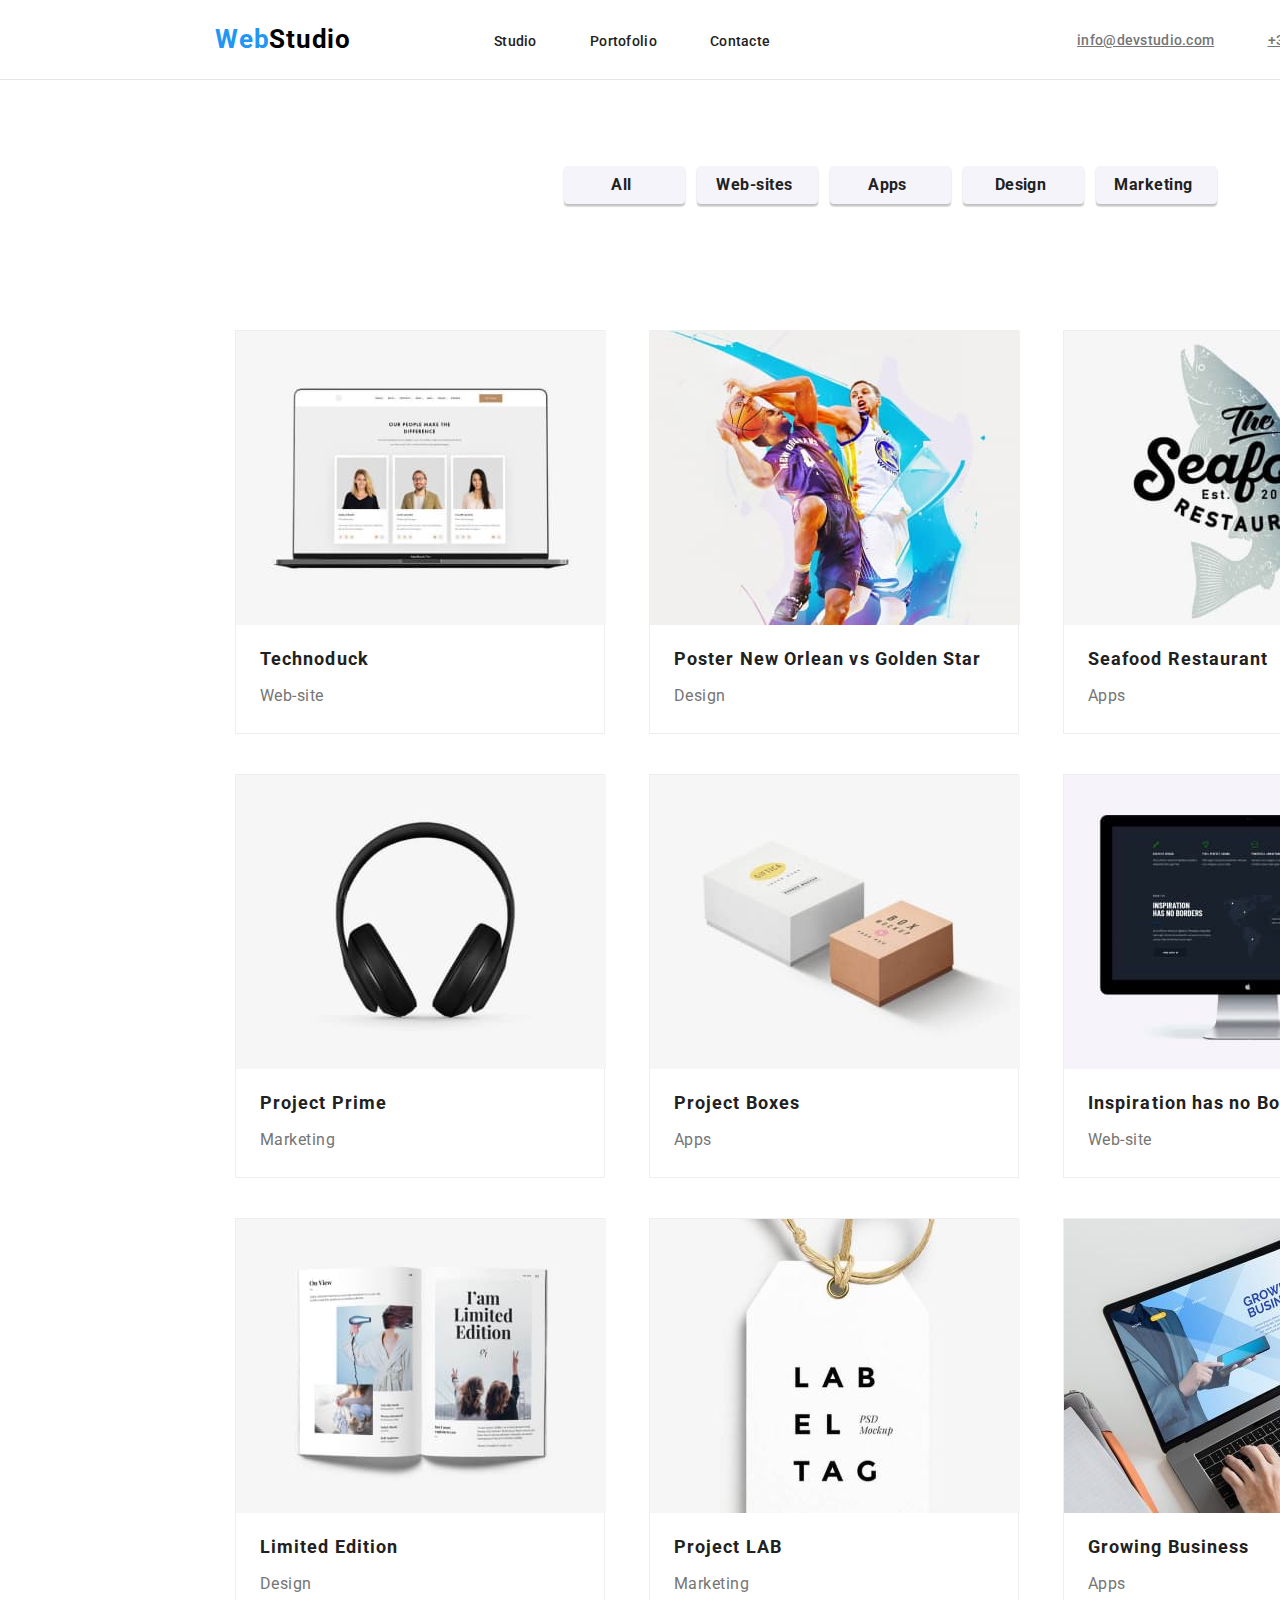
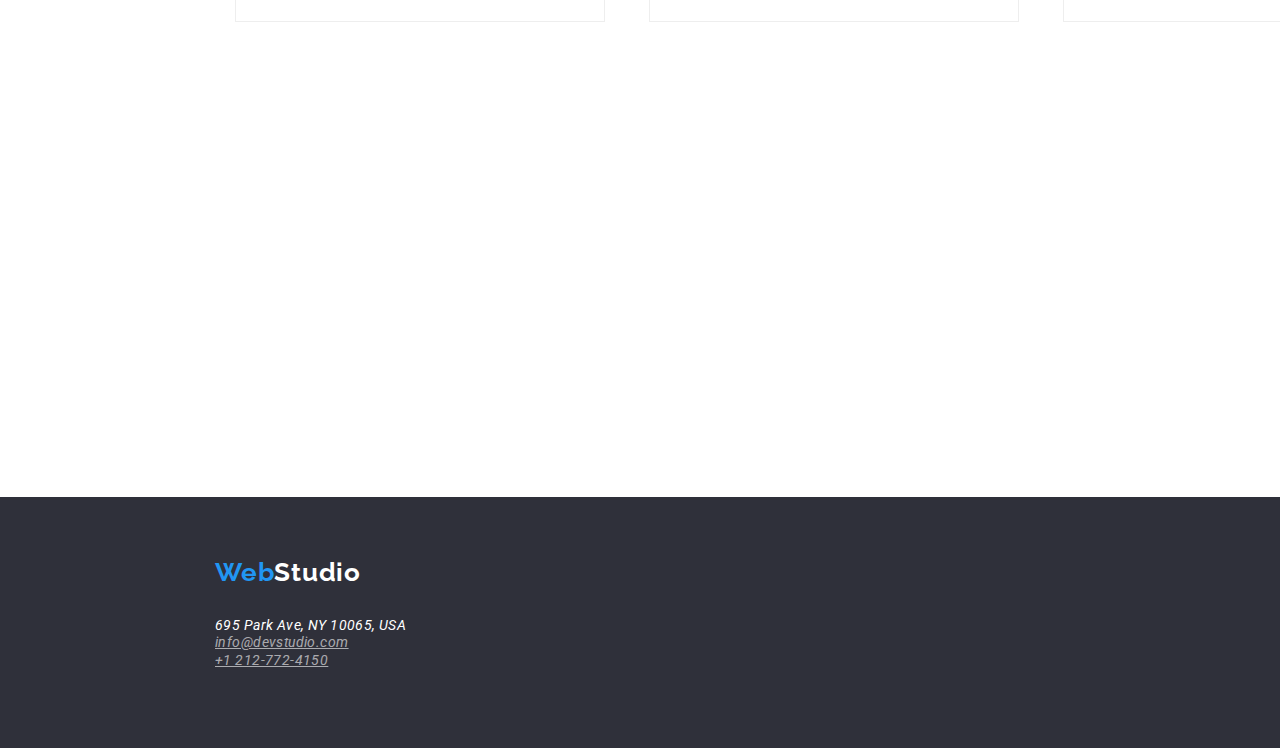
==== commit c051cf60: "add section class" ====
--- a/portofolio.html
+++ b/portofolio.html
@@ -74,7 +74,7 @@
           </div>
         </section>
 
-        <section>
+        <section class="section">
           <ul class="container-img">
             <li class="container-img-file">
               <img
--- a/style/style.css
+++ b/style/style.css
@@ -19,6 +19,7 @@
   margin-inline-start: 0px;
   margin-inline-end: 0px;
   padding-inline-start: 0;
+  /* outline: 5px solid limegreen !important; */
 }
 
 ul {
@@ -29,7 +30,7 @@
   position: relative;
   width: 1600px;
   height: 2348px;
-
+  margin: auto;
   background: #ffffff;
 }
 
@@ -257,6 +258,10 @@
 
 #totalTeam {
   display: flex;
+  width: 1600px;
+  height: 648px;
+  left: 0px;
+  top: 1449px;
 }
 
 .teamCris:first-child {
@@ -344,24 +349,15 @@
 }
 
 .foot-logo-contacts {
-  width: 230px;
-  height: 75px;
-  margin-top: 120px;
-  margin-left: 215px;
-  display: flex;
-}
-
-.foot-logo-contacts-items {
-  display: block;
-  justify-content: space-around;
-}
+  padding-top: 120px;
+  padding-left: 215px;
+}
+
 .filters {
   position: absolute;
-  display: flex;
+  display: inline-block;
   clear: both;
-  width: 516px;
-  height: 38px;
-  left: 614px;
+  left: 542px;
   padding: 6px 22px;
   top: 160px;
 }
@@ -451,3 +447,7 @@
   margin: auto;
   padding: auto;
 }
+
+.section {
+  margin: 94px auto;
+}
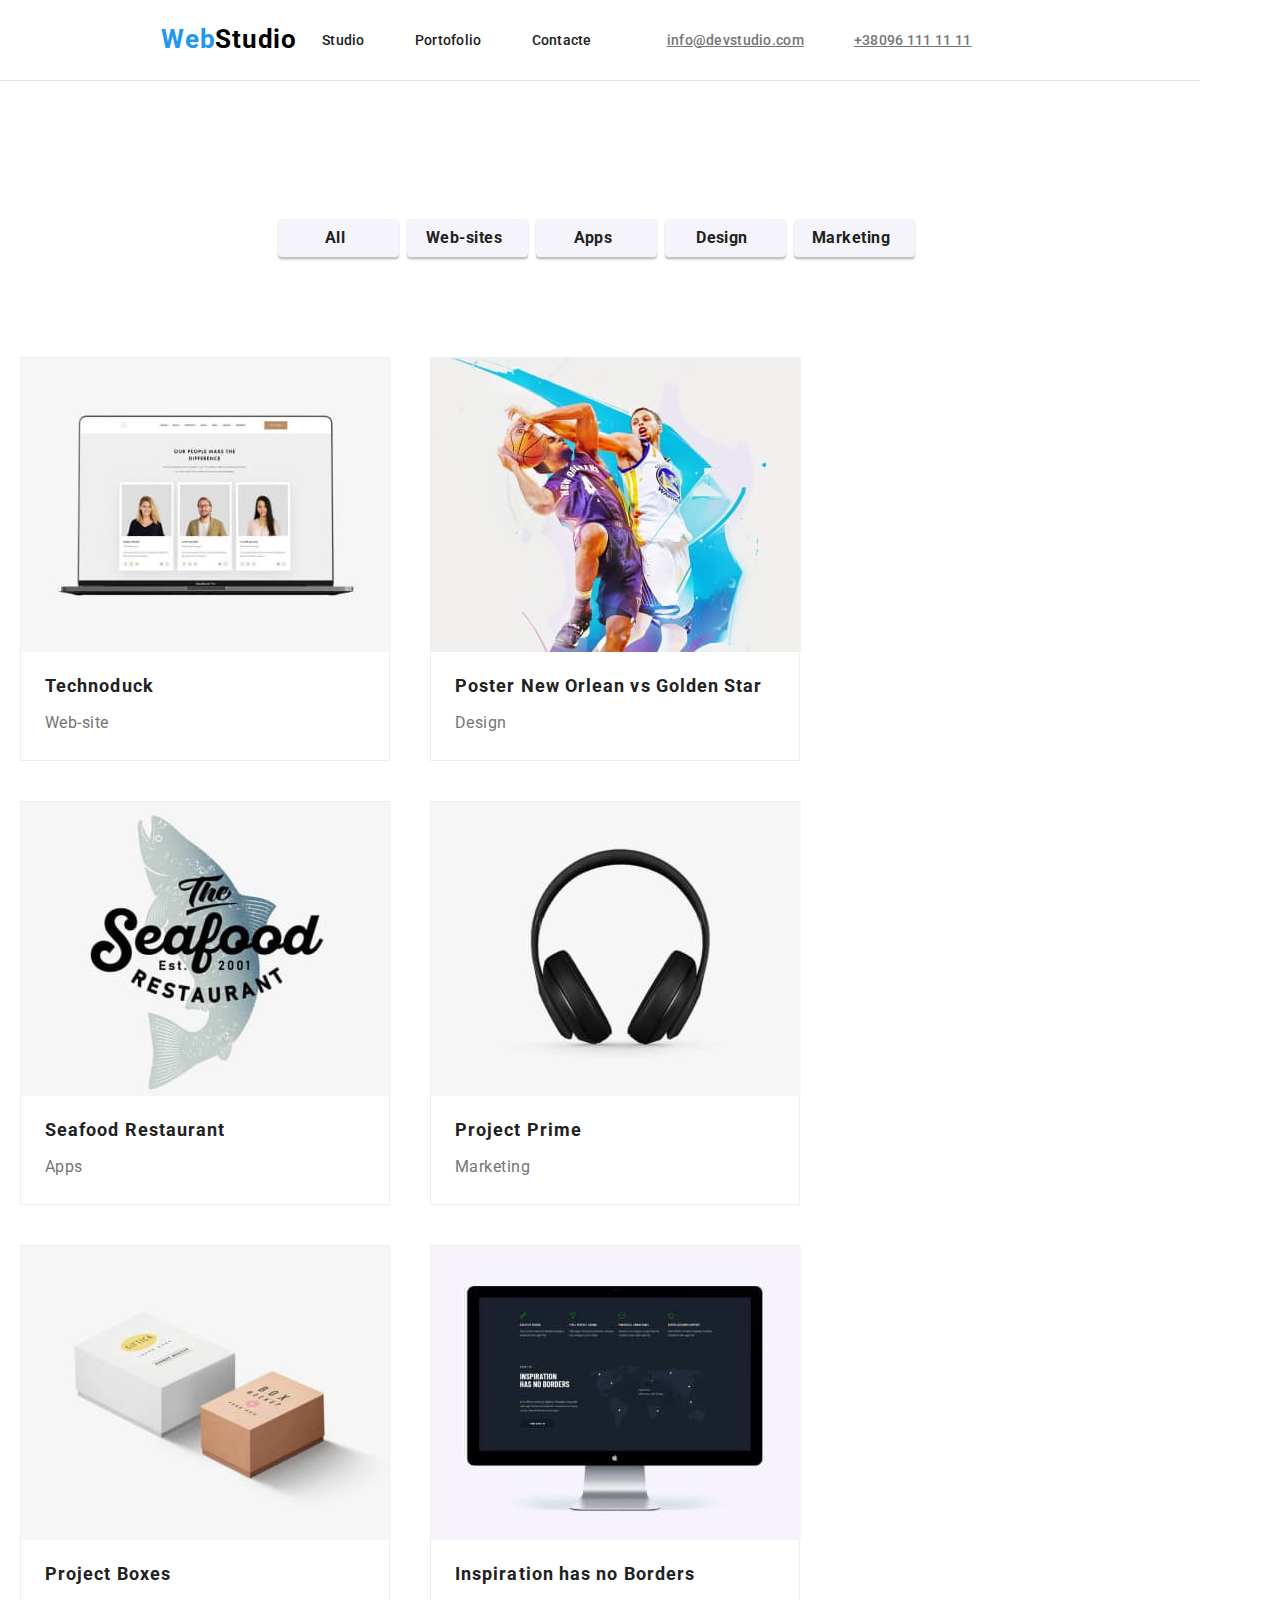
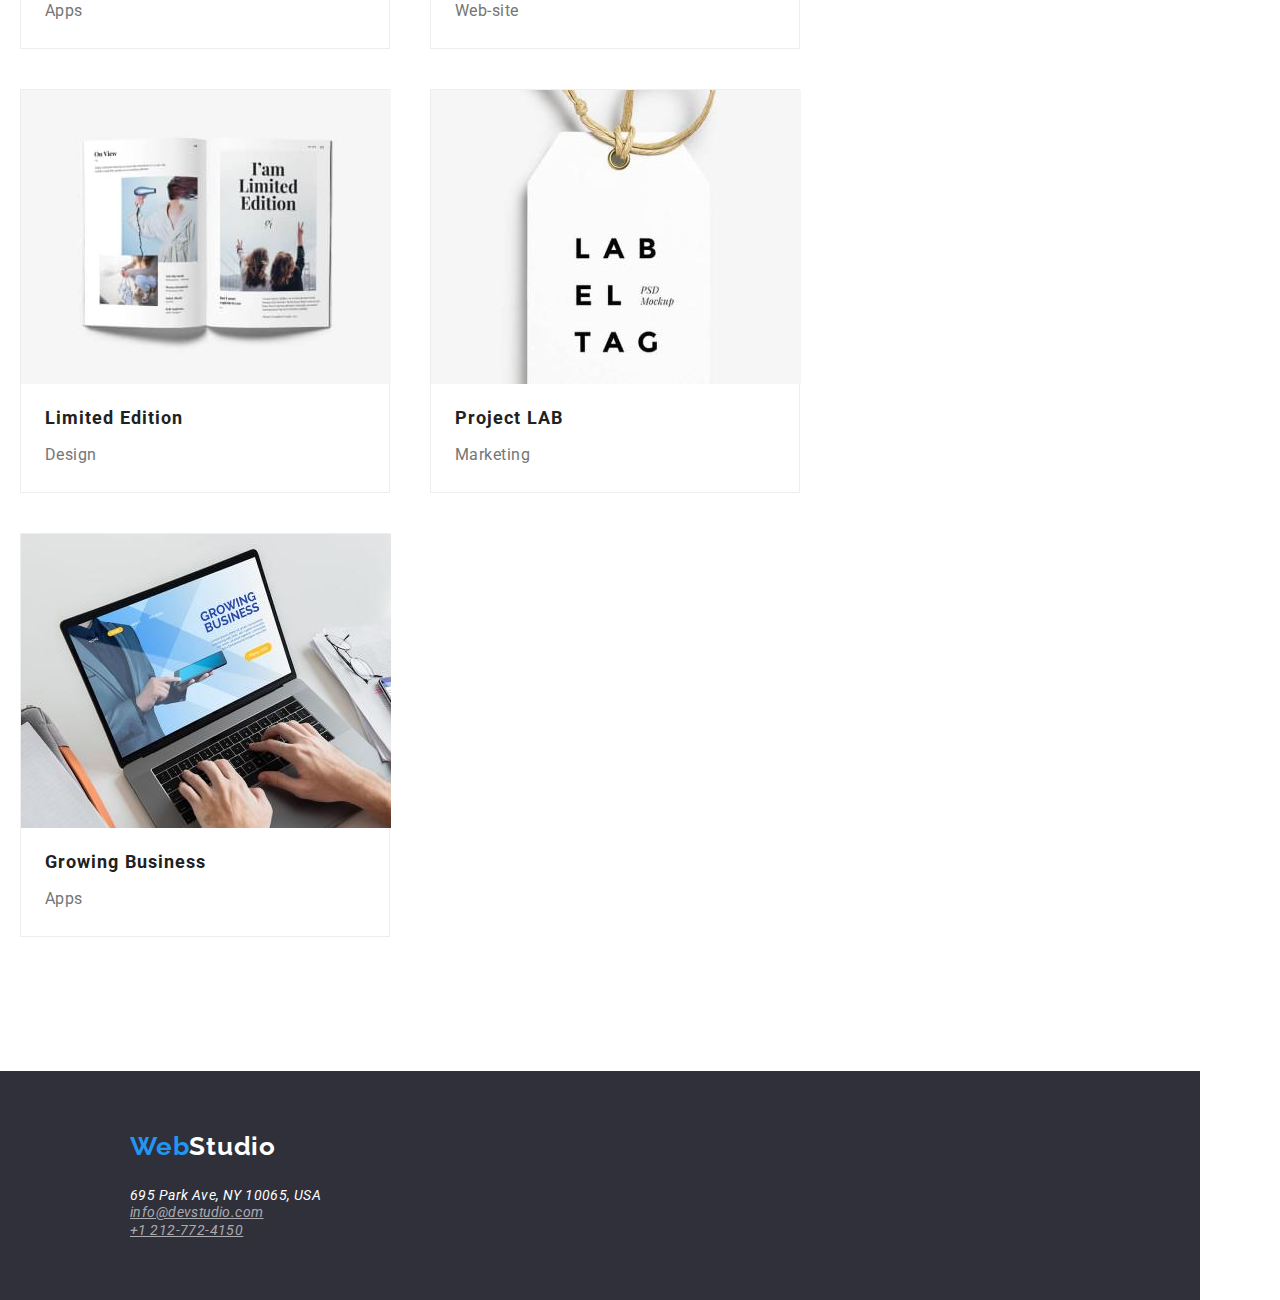
==== commit 4b1197b2: "remove position absolute, width and hight from items" ====
--- a/portofolio.html
+++ b/portofolio.html
@@ -64,15 +64,13 @@
 
       <!-- main section -->
       <main>
-        <section>
-          <div class="filters">
-            <button class="filter-name" type="button">All</button>
-            <button class="filter-name" type="button">Web-sites</button>
-            <button class="filter-name" type="button">Apps</button>
-            <button class="filter-name" type="button">Design</button>
-            <button class="filter-name" type="button">Marketing</button>
-          </div>
-        </section>
+        <div class="filters">
+          <button class="filter-name" type="button">All</button>
+          <button class="filter-name" type="button">Web-sites</button>
+          <button class="filter-name" type="button">Apps</button>
+          <button class="filter-name" type="button">Design</button>
+          <button class="filter-name" type="button">Marketing</button>
+        </div>
 
         <section class="section">
           <ul class="container-img">
--- a/style/style.css
+++ b/style/style.css
@@ -1,16 +1,15 @@
+:root {
+  --white: #ffffff;
+  --blue: rgba(33, 150, 243, 1);
+  --black: #212121;
+  --gray: #757575;
+}
 html,
 body {
-  margin: 0;
-  padding: 0;
-  top: 0;
-  position: relative;
-  width: 1600px;
-  height: 2348px;
   font-family: "Roboto", sans-serif;
   font-style: normal;
   font-weight: 400;
-  background: #ffffff;
-  box-sizing: border-box;
+  /* background: var(--white); */
 }
 
 * {
@@ -19,6 +18,7 @@
   margin-inline-start: 0px;
   margin-inline-end: 0px;
   padding-inline-start: 0;
+  box-sizing: border-box;
   /* outline: 5px solid limegreen !important; */
 }
 
@@ -27,18 +27,14 @@
 }
 
 .container {
-  position: relative;
-  width: 1600px;
-  height: 2348px;
-  margin: auto;
-  background: #ffffff;
+  max-width: 1200px;
 }
 
 .page-header {
-  width: 1600px;
-  height: 80px;
-  background-color: #ffffff;
+  background-color: var(--white);
   border-bottom: 1px solid #e5e5e5;
+  padding: 24px 161px 25px 161px;
+  align-items: center;
   display: flex;
 }
 
@@ -48,8 +44,7 @@
   line-height: 31px;
   letter-spacing: 0.03em;
   text-decoration: none;
-  color: rgba(33, 150, 243, 1);
-  padding: 24px 93px 25px 215px;
+  color: var(--blue);
 }
 
 .logo-web {
@@ -61,16 +56,14 @@
   font-size: 14px;
   line-height: 18px;
   letter-spacing: 0.02em;
-  padding: 32px 0;
-}
-.main-nav-item {
-  display: inline-block;
+  display: flex;
+  justify-content: space-around;
 }
 
 .main-nav-link {
-  color: #212121;
+  color: var(--black);
   text-decoration: none;
-  padding-left: 50px;
+  padding: 0 25px;
   size: 14px;
   line-height: 16px;
   initial-letter-align: 2%;
@@ -80,7 +73,7 @@
 .main-nav-link:hover,
 .main-nav-link:focus,
 .main-nav-link:active {
-  color: rgba(33, 150, 243, 1);
+  color: var(--blue);
 }
 
 .contact-list {
@@ -88,9 +81,8 @@
   font-size: 14px;
   line-height: 16px;
   letter-spacing: 0.02em;
-  margin-left: auto;
-  padding-top: 32px;
-  padding-right: 215px;
+  display: flex;
+  justify-content: end;
 }
 
 .contact-list-item {
@@ -99,81 +91,61 @@
 }
 
 .contact-section-value {
-  color: #757575;
+  color: var(--gray);
   padding-left: 50px;
 }
 
 .contact-section-value:hover,
 .contact-section-value:focus,
 .contact-section-value:active {
-  color: rgba(33, 150, 243, 1);
+  color: var(--blue);
 }
 
 /* main section */
 
 .big-section {
-  position: absolute;
-  width: 1600px;
-  height: 600px;
-  left: 0px;
-  top: 80px;
-  background: #2f303a;
+  background-color: #2f303a;
+  padding: 200px 0;
+  text-align: center;
+  display: block;
 }
 
 .big-section h1 {
-  position: relative;
-  height: 120px;
-  left: 50%;
-  transform: translate(-50%, -50%);
-  top: 200px;
-  bottom: 280px;
+  font-size: 44px;
+  line-height: 1.36;
+  letter-spacing: 0.06em;
   font-weight: 900;
-  font-size: 44px;
-  line-height: 60px;
-  text-align: center;
+  color: var(--white);
+  text-align: center;
+}
+
+.button {
+  background-color: var(--blue);
+  color: var(--white);
+  border: 1px solid var(--blue);
+  font-size: 16px;
+  line-height: 1.87;
   letter-spacing: 0.06em;
-  text-transform: uppercase;
-  color: #ffffff;
-}
-
-.button {
-  position: absolute;
-  height: 50px;
-  top: 434px;
-  left: 50%;
-  transform: translate(-50%, -50%);
-  background: #2196f3;
-  box-shadow: 0px 4px 4px rgba(0, 0, 0, 0.15);
+  padding: 10px 20px;
   border-radius: 4px;
-  font-weight: 700;
-  font-size: 16px;
-  line-height: 30px;
-  padding: 10px 20px;
-  display: flex;
-  align-items: center;
-  letter-spacing: 0.06em;
-
-  color: #ffffff;
+  margin-top: 30px;
 }
 
 .button:hover,
 .button:focus,
 .button:active {
-  border: 5px solid rgba(33, 150, 243, 1);
+  border: 3px solid var(--blue);
   background: #f5f4fa;
-  color: #2196f3;
+  color: var(--blue);
 }
 
 /* section skills */
-
-.skill-section {
-  position: absolute;
-  top: 774px;
-  margin: 0 215px;
-}
-
-.detail-skills-list {
-  display: table-cell;
+.side-borders {
+  padding: 0 215px;
+}
+.detail-skills {
+  display: flex;
+  justify-content: center;
 }
 
 .skills {
@@ -182,7 +154,7 @@
   line-height: 16px;
   letter-spacing: 0.03em;
   text-transform: uppercase;
-  color: #212121;
+  color: var(--black);
   padding-bottom: 10px;
 }
 
@@ -190,101 +162,74 @@
   font-size: 14px;
   line-height: 24px;
   letter-spacing: 0.03em;
-  color: #757575;
+  color: var(--gray);
   padding-right: 30px;
 }
 
 /* section What we to do */
 
-.work-section {
-  position: absolute;
-  left: 215px;
-  top: 969px;
-}
-
-.workExemple {
-  position: absolute;
-  width: 200px;
-  height: 42px;
-  left: 515px;
+.workTitle {
+  font-weight: 700;
+  font-size: 36px;
+  line-height: 36px;
+  letter-spacing: 0.03em;
+  color: var(--black);
+  text-align: center;
+  margin-bottom: 90px;
+}
+
+.work-section-items {
+  display: flex;
+}
+
+.box {
+  display: flex;
+  flex-direction: column;
+  justify-content: space-around;
+}
+.box1 {
+  padding-right: 30px;
+}
+.box2 {
+  padding-right: 30px;
+}
+
+.box:hover {
+  opacity: 0.7;
+}
+
+/* team section */
+
+.team-section {
+  background: #f5f4fa;
+}
+
+.our-team {
   font-weight: 700;
   font-size: 36px;
   line-height: 42px;
   text-align: center;
   letter-spacing: 0.03em;
-  color: #212121;
-}
-
-.work-section-items {
-  padding-top: 90px;
-}
-
-.box {
-  display: inline-block;
-}
-
-.box1 {
-  padding-right: 30px;
-}
-.box2 {
-  padding-right: 30px;
-}
-
-.box:hover {
-  opacity: 0.7;
-}
-
-/* team section */
-
-.team-section {
-  position: absolute;
-  width: 1600px;
-  height: 648px;
-  top: 1449px;
-  background: #f5f4fa;
-  display: inline;
-}
-
-.our-team {
-  font-weight: 700;
-  font-size: 36px;
-  line-height: 42px;
-  text-align: center;
-  letter-spacing: 0.03em;
-  color: #212121;
-  margin-top: 90px;
+  color: var(--black);
+  padding-top: 50px;
   margin-bottom: 50px;
-}
-
-#totalTeam {
-  display: flex;
-  width: 1600px;
-  height: 648px;
-  left: 0px;
-  top: 1449px;
-}
-
-.teamCris:first-child {
-  margin-left: 215px;
 }
 
 .team {
   display: inline-block;
-  background-color: #ffffff;
+  background-color: var(--white);
   margin: 15px;
 }
 
 .photo {
   width: 260px;
   height: 260px;
-  margin: 0;
-  justify-content: space-around;
 }
 
 .photo-container {
   height: 108px;
   width: 270px;
-  background-color: #ffffff;
+  background-color: #f5f4fa;
 }
 
 .photo-container-name {
@@ -306,28 +251,23 @@
 }
 
 .subsol {
-  position: absolute;
-  width: 1600px;
-  height: 251px;
-  left: 0px;
-  top: 2097px;
   background: #2f303a;
+  padding-top: 60px;
 }
 
 .footer-logo {
-  position: absolute;
-  left: 215px;
-  top: 60px;
   font-family: "Raleway", sans-serif;
   font-style: normal;
   font-weight: 700;
   font-size: 26px;
   line-height: 31px;
   letter-spacing: 0.03em;
-  color: #2196f3;
+  color: var(--blue);
+  margin-bottom: 25px;
+  margin-left: 130px;
 }
 .footer-logo-web {
-  color: rgba(255, 255, 255, 1);
+  color: var(--white);
 }
 
 .nv-items-footer {
@@ -344,22 +284,20 @@
 }
 
 .footerAddres {
-  color: #ffffff;
+  color: var(--white);
   cursor: pointer;
 }
 
 .foot-logo-contacts {
-  padding-top: 120px;
-  padding-left: 215px;
+  padding-bottom: 60px;
+  margin-left: 130px;
 }
 
 .filters {
-  position: absolute;
-  display: inline-block;
-  clear: both;
-  left: 542px;
+  display: flex;
   padding: 6px 22px;
-  top: 160px;
+  justify-content: center;
+  margin-top: 132px;
 }
 
 .filters button {
@@ -379,27 +317,22 @@
   font-size: 16px;
   line-height: 34px;
   text-align: center;
-
-  letter-spacing: 0.03em;
-  color: #212121;
+  letter-spacing: 0.03em;
+  color: var(--black);
   box-sizing: border-box;
 }
 
 .filter-name:hover,
 .filter-name:focus,
 .filter-name:active {
-  background-color: #2196f3;
-  color: #ffffff;
+  background-color: var(--blue);
+  color: var(--white);
 }
 
 .container-img {
-  position: absolute;
-  width: 1250px;
-  height: 1360px;
-  left: 215px;
-  top: 330px;
-  display: inline;
+  display: flex;
   margin: auto;
+  flex-wrap: wrap;
 }
 
 .container-img-file {
@@ -407,7 +340,7 @@
   height: 404px;
   left: 215px;
   top: 262px;
-  background: #ffffff;
+  background: var(--white);
   border: 1px solid #eeeeee;
   text-align: center;
   display: inline-flex;
@@ -430,7 +363,7 @@
   padding-left: 24px;
   letter-spacing: 0.06em;
 
-  color: #212121;
+  color: var(--black);
 }
 
 .container-img-file-paragraf {
@@ -440,7 +373,7 @@
   margin-top: 350px;
   letter-spacing: 0.03em;
   padding-left: 24px;
-  color: #757575;
+  color: var(--gray);
 }
 
 .script-container {
@@ -449,5 +382,5 @@
 }
 
 .section {
-  margin: 94px auto;
-}
+  margin: 94px 0;
+}
